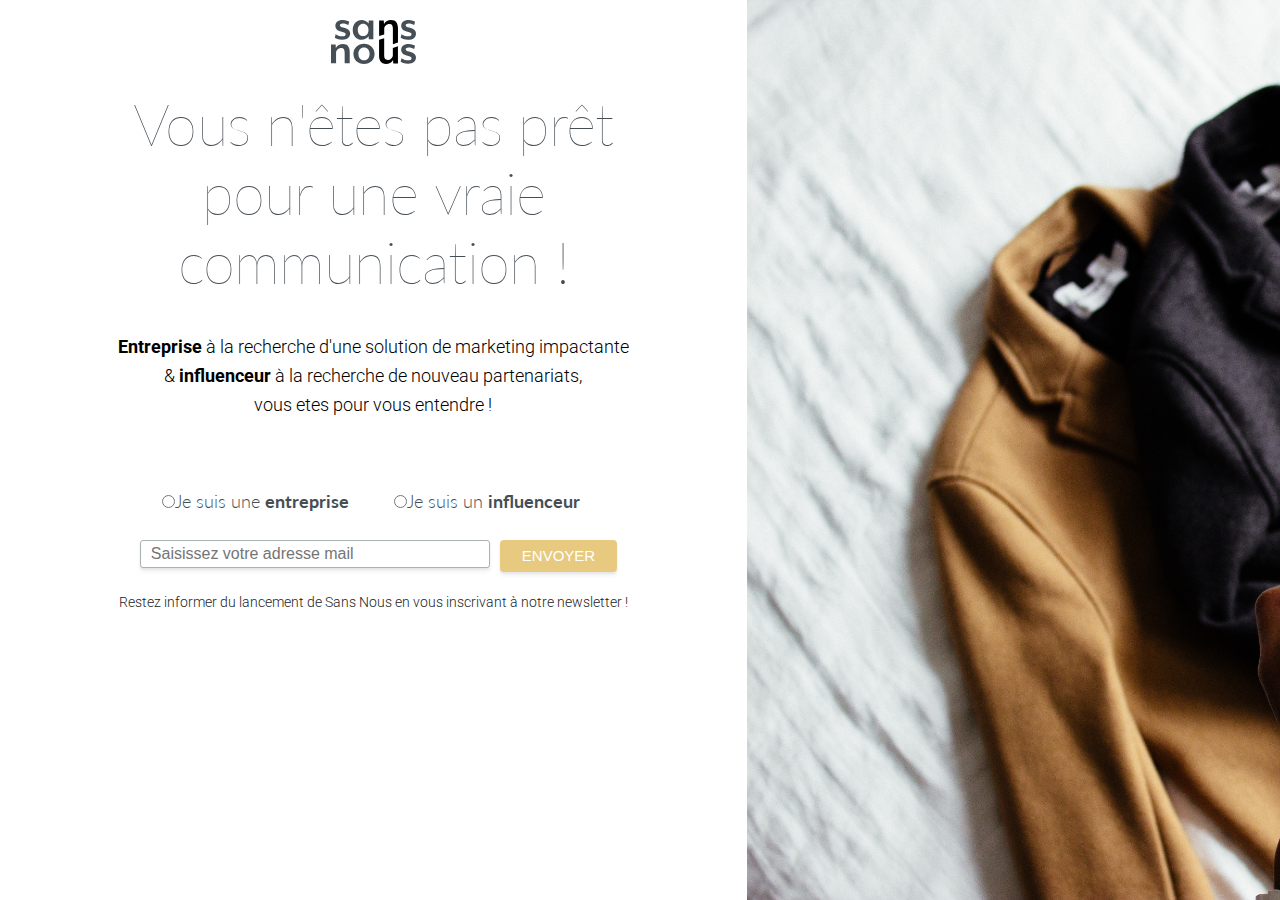
==== index.html @ b41ac8ac "landingV1" ====
<!doctype html>
	<html lang="en">
		<head>
			<meta charset="UTF-8">
			<title>sansnous.fr</title>
			<!-- Global site tag (gtag.js) - Google Analytics -->
			<script async src="https://www.googletagmanager.com/gtag/js?id=UA-120525859-1"></script>
			<script>
                window.dataLayer = window.dataLayer || [];
                function gtag(){dataLayer.push(arguments);}
                gtag('js', new Date());

                gtag('config', 'UA-120525859-1');
			</script>

			<!-- Google Tag Manager -->
			<script>(function(w,d,s,l,i){w[l]=w[l]||[];w[l].push({'gtm.start':
                    new Date().getTime(),event:'gtm.js'});var f=d.getElementsByTagName(s)[0],
                j=d.createElement(s),dl=l!='dataLayer'?'&l='+l:'';j.async=true;j.src=
                'https://www.googletagmanager.com/gtm.js?id='+i+dl;f.parentNode.insertBefore(j,f);
            })(window,document,'script','dataLayer','GTM-W6R6SQQ');</script>
			<!-- End Google Tag Manager -->


			<meta name="viewport"
			content="width=device-width, user-scalable=no, initial-scale=1.0, maximum-scale=1.0, minimum-scale=1.0">
			<meta http-equiv="X-UA-Compatible" content="ie=edge">
			<link rel="stylesheet" href="https://stackpath.bootstrapcdn.com/bootstrap/4.1.1/css/bootstrap.min.css">
			<link rel="stylesheet" href="https://stackpath.bootstrapcdn.com/bootstrap/4.1.1/js/bootstrap.min.js">
			<link rel="stylesheet" href="css/style.css" type="text/css">
			<link rel="stylesheet" href="css/responsive.css" type="text/css">
			<link href="https://fonts.googleapis.com/css?family=Roboto" rel="stylesheet">
			<link href="https://fonts.googleapis.com/css?family=Lato" rel="stylesheet">
			<link rel="icon" href="img/favicon.ico" />

			<script type="text/javascript">

                var _gaq = _gaq || [];
                _gaq.push(['_setAccount', 'UA-120525859-1']);
                _gaq.push(['_trackEvent']);

                (function() {
                    var ga = document.createElement('script'); ga.type = 'text/javascript'; ga.async = true;
                    ga.src = ('https:' == document.location.protocol ? 'https://ssl' : 'http://www') + '.google-analytics.com/ga.js';
                    var s = document.getElementsByTagName('script')[0]; s.parentNode.insertBefore(ga, s);
                })();

			</script>
</head>
<body>
<!-- Google Tag Manager (noscript) -->
<noscript><iframe src="https://www.googletagmanager.com/ns.html?id=GTM-W6R6SQQ"
				  height="0" width="0" style="display:none;visibility:hidden"></iframe></noscript>
<!-- End Google Tag Manager (noscript) -->

		<section class="container-fluid">
			<div class="row">
				<article class="col-sm-7 text">
					<header>
						<div class="logo">
							<img src="img/sansnous-logo-V2.svg" alt="logosansnous">
						</div>
					</header>
					<div class="col-xs-12">
						<h1>Vous n'êtes pas prêt pour une vraie communication !</h1>
					</div>
					<div class="col-xs-12">
						<h2> <span>Entreprise</span> à la recherche d'une solution de marketing impactante <br>& <span>influenceur</span> à la recherche de nouveau partenariats,
							<br>
						vous etes pour vous entendre !</h2>
						<!-- Begin MailChimp Signup Form -->
						<link href="//cdn-images.mailchimp.com/embedcode/classic-10_7.css" rel="stylesheet" type="text/css">
						<style type="text/css">
						#mc_embed_signup{background:#fff; clear:left; font:14px Helvetica,Arial,sans-serif; }
	/* Add your own MailChimp form style overrides in your site stylesheet or in this style block.
	We recommend moving this block and the preceding CSS link to the HEAD of your HTML file. */
</style>
<div id="mc_embed_signup">
	<form action="https://sansnous.us18.list-manage.com/subscribe/post?u=7ed8b90497c4b5d6183e5a3aa&amp;id=82d4faf455" method="post" id="mc-embedded-subscribe-form" name="mc-embedded-subscribe-form" class="validate" target="_blank" novalidate style="display: flex;">
		<div id="mc_embed_signup_scroll">
			<div class="mc-field-group">
			</div>
			<div class="mc-field-group input-group" style="display: flex; justify-content: space-around;">
				<div>
					<input type="radio" value="Je suis une entreprise" name="MMERGE1" id="mce-MMERGE1-0"><label for="mce-MMERGE1-0">Je suis une <span>entreprise</span></label>
				</div>
				<div>
					<input type="radio" value="Je suis un influenceur" name="MMERGE1" id="mce-MMERGE1-1"><label for="mce-MMERGE1-1">Je suis un <span>influenceur</span></label>
				</div>
			</div>
			<div style="display: flex;">
				<input type="email" placeholder="Saisissez votre adresse mail" name="EMAIL" class="required email" id="mce-EMAIL">
				<input type="submit" value="ENVOYER" name="subscribe" id="mc-embedded-subscribe" class="button" onClick="_gaq.push(['_trackEvent', 'email', 'Clic', 'index']);" title="email">
			</div>

			<div id="mce-responses" class="clear" style="display: flex;">
				<div class="response" id="mce-error-response" style="display:none"></div>
				<div class="response" id="mce-success-response" style="display:none"></div>
			</div>    <!-- real people should not fill this in and expect good things - do not remove this or risk form bot signups-->
			
			
		</div>
	</form>
</div>
<script type='text/javascript' src='//s3.amazonaws.com/downloads.mailchimp.com/js/mc-validate.js'></script>
						<script type='text/javascript'>(function($) {window.fnames = new Array(); window.ftypes = new Array();fnames[0]='EMAIL';ftypes[0]='email';fnames[1]='MMERGE1';ftypes[1]='radio';}(jQuery));var $mcj = jQuery.noConflict(true);</script>
<!--End mc_embed_signup-->


<p class="baseline">Restez informer du lancement de Sans Nous en vous inscrivant à notre newsletter !</p>
</div>
</article>

<article class="col-sm-5 aside"></article>

</div>
</section>
	<script>
        var pageTracker = _gat._getTracker('UA-120525859-1');
        pageTracker._trackPageview();
	</script>
</body>
</html>
---- css/style.css ----
.container-fluid{
    display: flex;
}
section{
    height: 100vh;
    width: 100vw;
    display: flex;
    vertical-align: center;
}
.logo{
    margin-top: 20px;
    width: 85px;
    height: 44px;
}
h1 {
    margin-top: 25px;
    width: 497px;
    height: 216px;
    font-family: 'Lato', sans-serif;
    font-size: 58px;
    font-weight: 100;
    font-style: normal;
    font-stretch: normal;
    line-height: normal;
    letter-spacing: -0.9px;
    text-align: center;
    color: #464e55;
}
h2{
    margin: 20px 0 10px 0;
    font-family: 'Roboto', sans-serif;
    font-size: 18px;
    font-weight: 300;
    font-style: normal;
    font-stretch: normal;
    line-height: 1.61;
    letter-spacing: normal;
    text-align: center;
    color: #000000;
}
span{
    font-weight: bold;
}
label{
    font-family: 'Lato', sans-serif;
    font-size: 18px;
    font-weight: 300;
    font-style: normal;
    font-stretch: normal;
    line-height: normal;
    letter-spacing: normal;
    text-align: center;
    color: #464e55;
}
.checkbox{
    display: flex;
}
.checkbox>div:first-child{
    margin-right: 20px;
    margin-bottom: 10px;
}
.input{
    display: flex;
}
.email{
    width: 350px;
    height: 28px;
    font-size: 16px;
    border-radius: 3px;
    box-shadow: 0 2px 2px 0 rgba(0, 0, 0, 0.05), 0 4px 4px 0 rgba(0, 0, 0, 0.05);
    background-color: #ffffff;
    border: solid 1px #e9e9e9;
    margin-right: 10px;
    padding-left: 10px;
}
.bouton{
    height: 28px;
    border-radius: 3px;
    background-color: #e7ca7f;
    box-shadow: 0 2px 2px 0 rgba(0, 0, 0, 0.05), 0 4px 4px 0 rgba(0, 0, 0, 0.05);
    color: #eee;
    text-transform: uppercase;
}
article.aside{
    background: url("../img/bg-1.jpg")no-repeat;
    background-size: cover;
    width: 100vw;
}
.text{
    display: flex;
    flex-direction: column;
    align-items: center;
}
.baseline{
    font-family: 'Roboto', sans-serif;
    text-align: center;
    font-size: 14px;
    font-weight: 300;
}
form{
    display: flex;
    flex-direction: column;
    align-items: center;
}
#souligne{
    text-decoration: underline;
}

.erreur {
    color: red;
}

.valide {
    color: green;
    text-align: center;
}

/* MailChimp Form Embed Code - Classic - 12/17/2015 v10.7 */
#mc_embed_signup form {display:block; position:relative; text-align:left; padding:10px 0 10px 3%}
#mc_embed_signup h2 {font-weight:bold; padding:0; margin:15px 0; font-size:1.4em;}
#mc_embed_signup input {border: 1px solid #ABB0B2; -webkit-border-radius: 3px; -moz-border-radius: 3px; border-radius: 3px;}
#mc_embed_signup input[type=checkbox]{-webkit-appearance:checkbox;}
#mc_embed_signup input[type=radio]{-webkit-appearance:radio;}
#mc_embed_signup input:focus {border-color:#333;}
#mc_embed_signup .button {clear:both; background-color: #e7ca7f  !important; box-shadow: 0 2px 2px 0 rgba(0, 0, 0, 0.05), 0 4px 4px 0 rgba(0, 0, 0, 0.05); border: 0 none; border-radius:4px; transition: all 0.23s ease-in-out 0s; color: #FFFFFF; cursor: pointer; display: inline-block; font-size:15px; font-weight: normal; height: 32px; line-height: 32px; margin: 0 5px 10px 0; padding: 0 22px; text-align: center; text-decoration: none; vertical-align: top; white-space: nowrap; width: auto; }
#mc_embed_signup .button:hover {background-color:#cdb471 !important;}
#mc_embed_signup .small-meta {font-size: 11px;}
#mc_embed_signup .nowrap {white-space:nowrap;}
#mc_embed_signup .mc-field-group {clear:left; position:relative; width:96%; padding-bottom:3%; min-height:50px;}
#mc_embed_signup .size1of2 {clear:none; float:left; display:inline-block; width:46%; margin-right:4%;}
* html #mc_embed_signup .size1of2 {margin-right:2%; /* Fix for IE6 double margins. */}
#mc_embed_signup .mc-field-group label {display:block; margin-bottom:3px;}
#mc_embed_signup .mc-field-group input {display:block; width:100%; padding:8px 0; text-indent:2%;}
#mc_embed_signup .mc-field-group select {display:inline-block; width:99%; padding:5px 0; margin-bottom:2px;}
#mc_embed_signup .datefield, #mc_embed_signup .phonefield-us{padding:5px 0;}
#mc_embed_signup .datefield input, #mc_embed_signup .phonefield-us input{display:inline; width:60px; margin:0 2px; letter-spacing:1px; text-align:center; padding:5px 0 2px 0;}
#mc_embed_signup .phonefield-us .phonearea input, #mc_embed_signup .phonefield-us .phonedetail1 input{width:40px;}
#mc_embed_signup .datefield .monthfield input, #mc_embed_signup .datefield .dayfield input{width:30px;}
#mc_embed_signup .datefield label, #mc_embed_signup .phonefield-us label{display:none;}
#mc_embed_signup .indicates-required {text-align:right; font-size:11px; margin-right:4%;}
#mc_embed_signup .asterisk {color:#e85c41; font-size:150%; font-weight:normal; position:relative; top:5px;}     
#mc_embed_signup .clear {clear:both;}
#mc_embed_signup .mc-field-group.input-group ul {margin:0; padding:5px 0; list-style:none;}
#mc_embed_signup .mc-field-group.input-group ul li {display:block; padding:3px 0; margin:0;}
#mc_embed_signup .mc-field-group.input-group label {display:inline;}
#mc_embed_signup .mc-field-group.input-group input {display:inline; width:auto; border:none;}
#mc_embed_signup div#mce-responses { top:-1.4em; padding:0em .5em 0em .5em; overflow:hidden; width:90%; margin: 0 5%; clear: both;}
#mc_embed_signup div.response {}
#mc_embed_signup #mce-error-response {display:none;}
#mc_embed_signup #mce-success-response {color:#529214; display:none; margin-left: 75px;}
#mc_embed_signup label.error {display:block; float:none; width:auto; margin-left:1.05em; text-align:left; padding:.5em 0;}
#mc-embedded-subscribe {clear:both; width:auto; display:block; margin:1em 0 1em 5%;}
#mc_embed_signup #num-subscribers {font-size:1.1em;}
#mc_embed_signup #num-subscribers span {padding:.5em; border:1px solid #ccc; margin-right:.5em; font-weight:bold;}
#mc_embed_signup #mc-embedded-subscribe-form div.mce_inline_error {display:inline-block; margin:2px 0 1em 0; padding:5px 10px; background-color:rgba(255,255,255,0.85); -webkit-border-radius: 3px; -moz-border-radius: 3px; border-radius: 3px; font-size:14px; font-weight:normal; z-index:1; color:#e85c41;}
#mc_embed_signup #mc-embedded-subscribe-form input.mce_inline_error {border:2px solid #e85c41;}
---- css/responsive.css ----
@media screen and (max-width: 768px){
    h1{
       font-size: 60px;
       font-weight: 100;
 
    }
    h2{
        font-size: 18px;
    }
    .col-sm-5{
        flex: 50%;
        max-width: 100%;
    }
    .col-sm-7{
        flex: 50%;
        max-width: 100%;
    }
}

@media screen and (max-width: 480px) {
    h1{
      font-size: 29px;
      letter-spacing: -0.5px;
     width: 100%;
    height: 100%;
    margin-top: 50px;
    }
    article{
        display: none;
    }
    h2{
        font-size: 14px;
        line-height: 1.57;
        text-align: center;
        margin: 50px 0 50px 0;
    }
    label{
        font-size: 12px;
}
    .email{
        width: 280px;
        height: 28px;
    }
    .bouton{
        width: 280px;
        height: 28px;
    }
    .basline{
          font-size: 12px;
          font-weight: 300;
          text-align: center;
    }
    .input{
    display: flex;
    flex-direction: column;
}
}
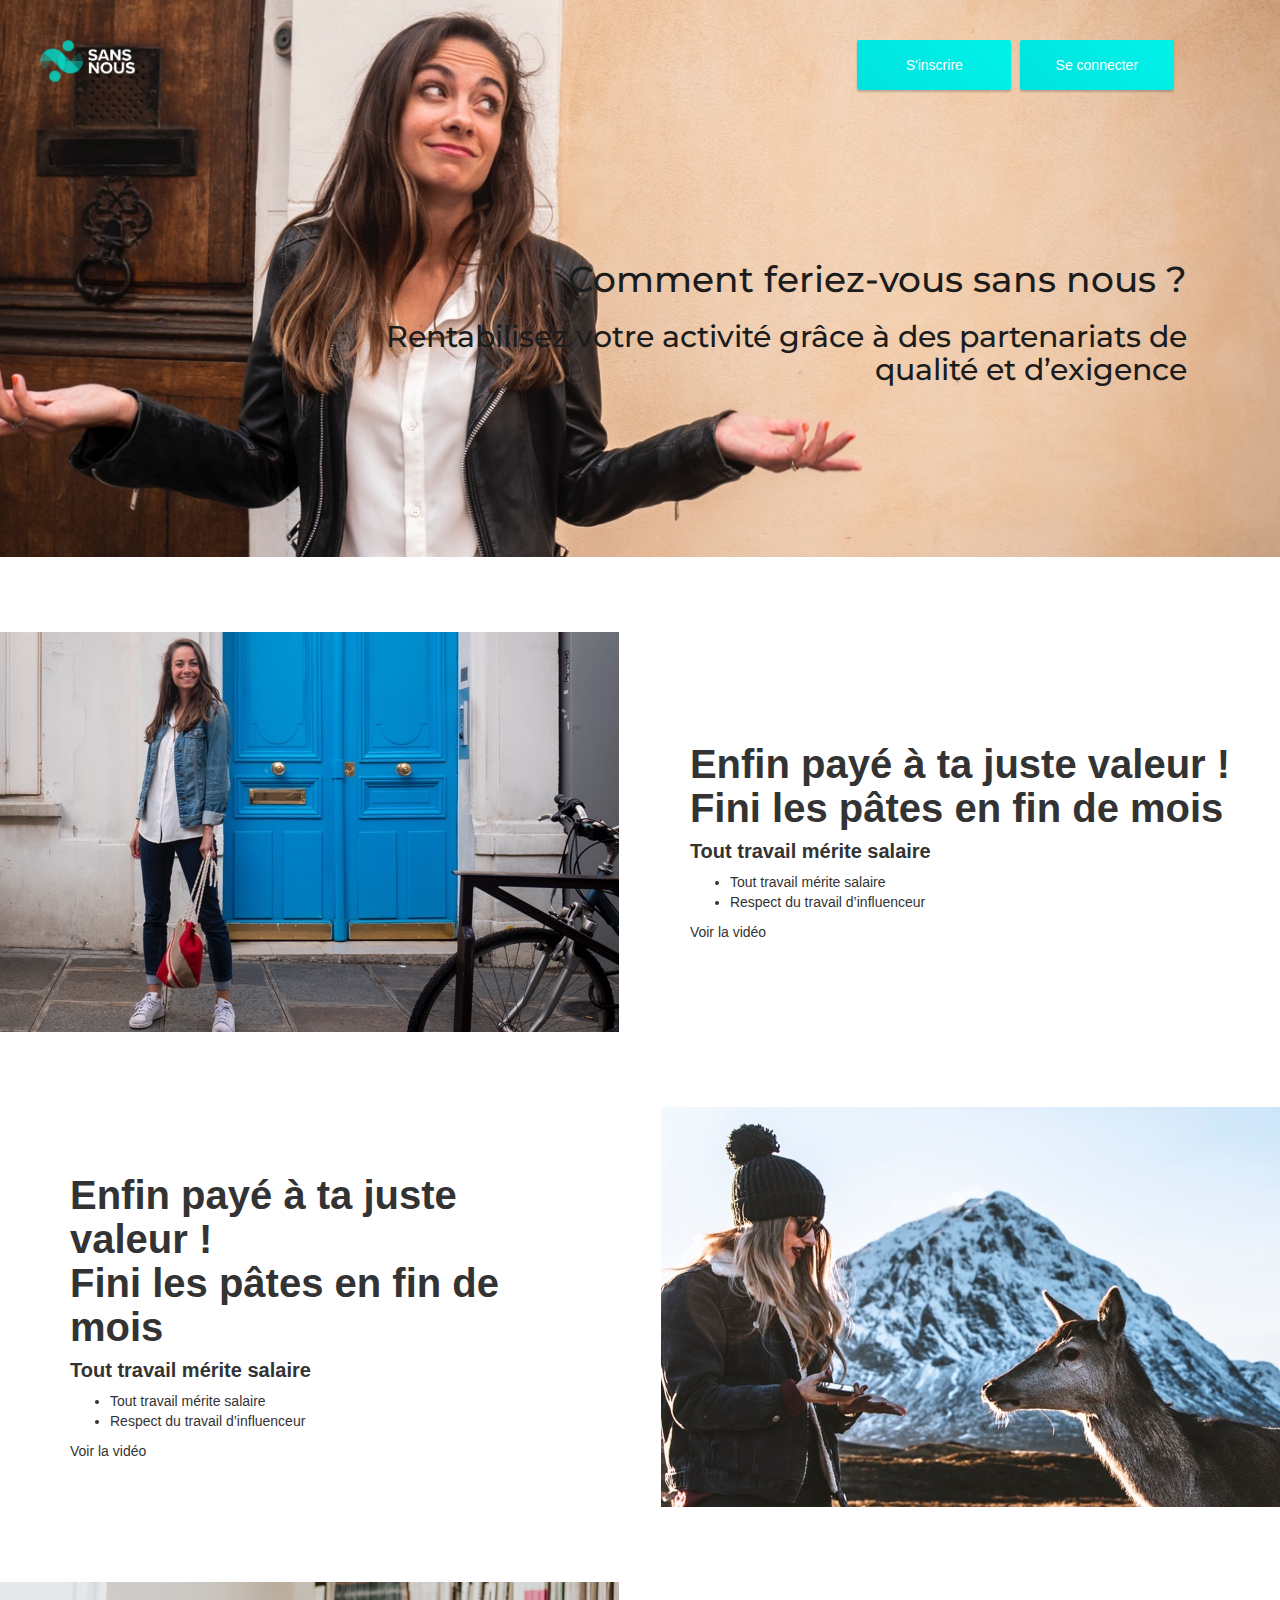
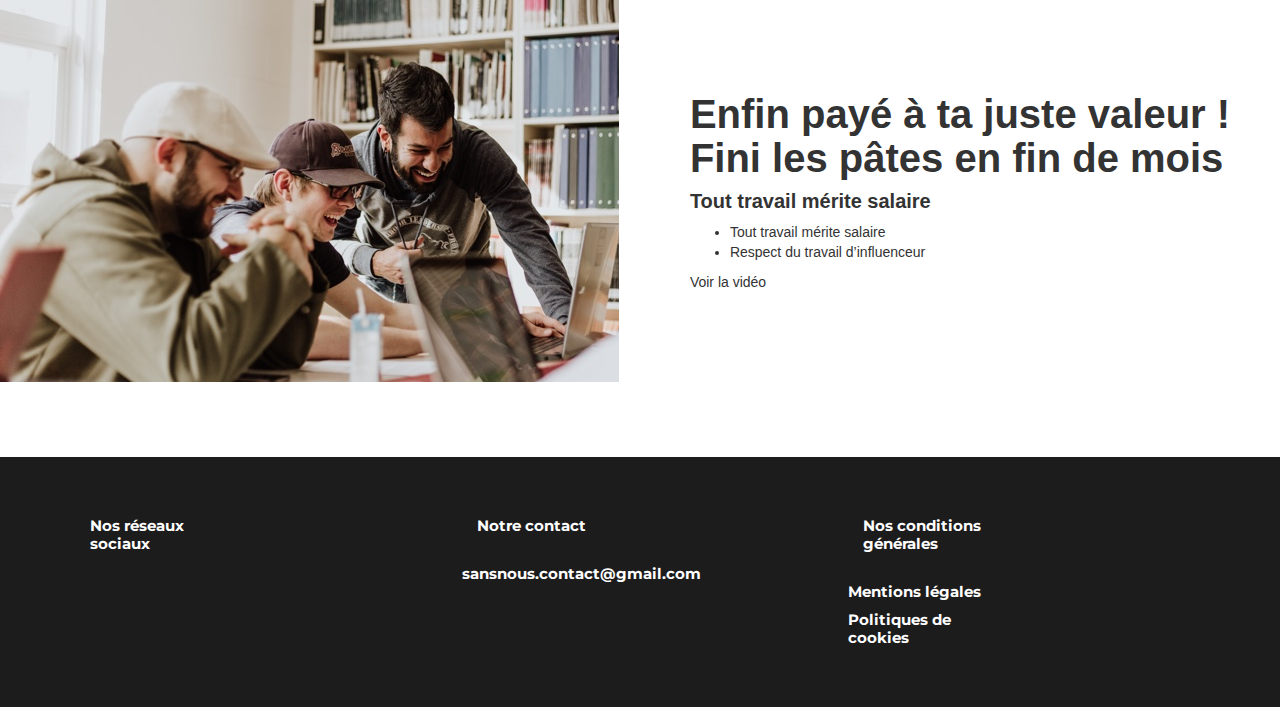
==== commit d57cda4d: "landing new" ====
--- a/index.html
+++ b/index.html
@@ -1,124 +1,102 @@
+<!DOCTYPE html>
+<html>
+	<head>
+		<title></title>
+		<meta charset="utf-8">
+		<meta name="viewport" content="width=device-width, initial-scale=1">
+		<link rel="stylesheet" href="https://maxcdn.bootstrapcdn.com/bootstrap/3.3.7/css/bootstrap.min.css">
+		<script src="https://ajax.googleapis.com/ajax/libs/jquery/3.3.1/jquery.min.js"></script>
+	  	<script src="https://maxcdn.bootstrapcdn.com/bootstrap/3.3.7/js/bootstrap.min.js"></script>
+	  	<link href="https://fonts.googleapis.com/css?family=Montserrat" rel="stylesheet">
+	  	<link rel="stylesheet" href="https://use.fontawesome.com/releases/v5.1.0/css/all.css" integrity="sha384-lKuwvrZot6UHsBSfcMvOkWwlCMgc0TaWr+30HWe3a4ltaBwTZhyTEggF5tJv8tbt" crossorigin="anonymous">
+	  	<link rel="stylesheet" type="text/css" href="style.css">
+	</head>
+	<body>
+		<div class="container-fluid bandeau">
+				<img src="img/sansnous_logo.png" class="logo col-xs-2">
+				<div class="nav col-xs-10">
+					<div class="bouton col-xs-offset-8 col-xs-2">S'inscrire</div>
+					<div class="bouton col-xs-2">Se connecter</div>
+				</div>
+				<div class="col-xs-8 col-xs-offset-2 titre">
+					<h1>Comment feriez-vous sans nous ?</h1>
+					<h2>Rentabilisez votre activité grâce à des partenariats de qualité et d’exigence</h2>
+				</div>
 
-<!doctype html>
-	<html lang="en">
-		<head>
-			<meta charset="UTF-8">
-			<title>sansnous.fr</title>
-			<!-- Global site tag (gtag.js) - Google Analytics -->
-			<script async src="https://www.googletagmanager.com/gtag/js?id=UA-120525859-1"></script>
-			<script>
-                window.dataLayer = window.dataLayer || [];
-                function gtag(){dataLayer.push(arguments);}
-                gtag('js', new Date());
+				<div class="col-xs-2 reseaux">
+					<i class="fab fa-facebook"><a href=""></a></i>
+					<i class="fab fa-twitter"><a href=""></a></i>
+					<i class="fab fa-instagram"><a href=""></a></i>
+				</div>
 
-                gtag('config', 'UA-120525859-1');
-			</script>
-
-			<!-- Google Tag Manager -->
-			<script>(function(w,d,s,l,i){w[l]=w[l]||[];w[l].push({'gtm.start':
-                    new Date().getTime(),event:'gtm.js'});var f=d.getElementsByTagName(s)[0],
-                j=d.createElement(s),dl=l!='dataLayer'?'&l='+l:'';j.async=true;j.src=
-                'https://www.googletagmanager.com/gtm.js?id='+i+dl;f.parentNode.insertBefore(j,f);
-            })(window,document,'script','dataLayer','GTM-W6R6SQQ');</script>
-			<!-- End Google Tag Manager -->
+		</div>
+		<div class="container-fluid contenu">
+			<div class="col-xs-5 imgSection"><img src="img/image1.jpg"></div>
+			<div class="col-xs-6 col-xs-offset-1 text">
+				<div class="textBlock">
+					<h3>Enfin payé à ta juste valeur !<br>Fini les pâtes en fin de mois</h3>
+					<h4>Tout travail mérite salaire</h4>
+					<ul>
+						<li>Tout travail mérite salaire</li>
+						<li>Respect du travail d’influenceur</li>
+					</ul>
+					<div class="btnVideo">Voir la vidéo</div>
+				</div>
+			</div>
+		</div>
+		<div class="container-fluid contenu">
+			<div class="col-xs-5 text2">
+				<div class="textBlock">
+					<h3>Enfin payé à ta juste valeur !<br>Fini les pâtes en fin de mois</h3>
+					<h4>Tout travail mérite salaire</h4>
+					<ul>
+						<li>Tout travail mérite salaire</li>
+						<li>Respect du travail d’influenceur</li>
+					</ul>
+					<div class="btnVideo">Voir la vidéo</div>
+				</div>
+			</div>
+			<div  class="col-xs-2"></div>
+			<div class="col-xs-5 imgSection"><img src="img/image2.jpg" style="float: right;"></div>
+		</div>
+		<div class="container-fluid contenu">
+			<div class="col-xs-5 imgSection"><img src="img/image3.jpg"></div>
+			<div class="col-xs-6 col-xs-offset-1 text">
+				<div class="textBlock">
+					<h3>Enfin payé à ta juste valeur !<br>Fini les pâtes en fin de mois</h3>
+					<h4>Tout travail mérite salaire</h4>
+					<ul>
+						<li>Tout travail mérite salaire</li>
+						<li>Respect du travail d’influenceur</li>
+					</ul>
+					<div class="btnVideo">Voir la vidéo</div>
+				</div>
+			</div>
+		</div>
 
 
-			<meta name="viewport"
-			content="width=device-width, user-scalable=no, initial-scale=1.0, maximum-scale=1.0, minimum-scale=1.0">
-			<meta http-equiv="X-UA-Compatible" content="ie=edge">
-			<link rel="stylesheet" href="https://stackpath.bootstrapcdn.com/bootstrap/4.1.1/css/bootstrap.min.css">
-			<link rel="stylesheet" href="https://stackpath.bootstrapcdn.com/bootstrap/4.1.1/js/bootstrap.min.js">
-			<link rel="stylesheet" href="css/style.css" type="text/css">
-			<link rel="stylesheet" href="css/responsive.css" type="text/css">
-			<link href="https://fonts.googleapis.com/css?family=Roboto" rel="stylesheet">
-			<link href="https://fonts.googleapis.com/css?family=Lato" rel="stylesheet">
-			<link rel="icon" href="img/favicon.ico" />
+		<div class="container-fluid formulaire">
+			
+		</div>
 
-			<script type="text/javascript">
 
-                var _gaq = _gaq || [];
-                _gaq.push(['_setAccount', 'UA-120525859-1']);
-                _gaq.push(['_trackEvent']);
-
-                (function() {
-                    var ga = document.createElement('script'); ga.type = 'text/javascript'; ga.async = true;
-                    ga.src = ('https:' == document.location.protocol ? 'https://ssl' : 'http://www') + '.google-analytics.com/ga.js';
-                    var s = document.getElementsByTagName('script')[0]; s.parentNode.insertBefore(ga, s);
-                })();
-
-			</script>
-</head>
-<body>
-<!-- Google Tag Manager (noscript) -->
-<noscript><iframe src="https://www.googletagmanager.com/ns.html?id=GTM-W6R6SQQ"
-				  height="0" width="0" style="display:none;visibility:hidden"></iframe></noscript>
-<!-- End Google Tag Manager (noscript) -->
-
-		<section class="container-fluid">
-			<div class="row">
-				<article class="col-sm-7 text">
-					<header>
-						<div class="logo">
-							<img src="img/sansnous-logo-V2.svg" alt="logosansnous">
-						</div>
-					</header>
-					<div class="col-xs-12">
-						<h1>Vous n'êtes pas prêt pour une vraie communication !</h1>
-					</div>
-					<div class="col-xs-12">
-						<h2> <span>Entreprise</span> à la recherche d'une solution de marketing impactante <br>& <span>influenceur</span> à la recherche de nouveau partenariats,
-							<br>
-						vous etes pour vous entendre !</h2>
-						<!-- Begin MailChimp Signup Form -->
-						<link href="//cdn-images.mailchimp.com/embedcode/classic-10_7.css" rel="stylesheet" type="text/css">
-						<style type="text/css">
-						#mc_embed_signup{background:#fff; clear:left; font:14px Helvetica,Arial,sans-serif; }
-	/* Add your own MailChimp form style overrides in your site stylesheet or in this style block.
-	We recommend moving this block and the preceding CSS link to the HEAD of your HTML file. */
-</style>
-<div id="mc_embed_signup">
-	<form action="https://sansnous.us18.list-manage.com/subscribe/post?u=7ed8b90497c4b5d6183e5a3aa&amp;id=82d4faf455" method="post" id="mc-embedded-subscribe-form" name="mc-embedded-subscribe-form" class="validate" target="_blank" novalidate style="display: flex;">
-		<div id="mc_embed_signup_scroll">
-			<div class="mc-field-group">
-			</div>
-			<div class="mc-field-group input-group" style="display: flex; justify-content: space-around;">
-				<div>
-					<input type="radio" value="Je suis une entreprise" name="MMERGE1" id="mce-MMERGE1-0"><label for="mce-MMERGE1-0">Je suis une <span>entreprise</span></label>
-				</div>
-				<div>
-					<input type="radio" value="Je suis un influenceur" name="MMERGE1" id="mce-MMERGE1-1"><label for="mce-MMERGE1-1">Je suis un <span>influenceur</span></label>
+		<div class="container-fluid footer">
+			<div class="col-xs-2 divFooter">
+				<h5 class="col-xs-12">Nos réseaux sociaux</h5>
+				<div class="col-xs-12 reseaux">
+					<i class="fab fa-facebook"><a href=""></a></i>
+					<i class="fab fa-twitter"><a href=""></a></i>
+					<i class="fab fa-instagram"><a href=""></a></i>
 				</div>
 			</div>
-			<div style="display: flex;">
-				<input type="email" placeholder="Saisissez votre adresse mail" name="EMAIL" class="required email" id="mce-EMAIL">
-				<input type="submit" value="ENVOYER" name="subscribe" id="mc-embedded-subscribe" class="button" onClick="_gaq.push(['_trackEvent', 'email', 'Clic', 'index']);" title="email">
+			<div class="col-xs-2 col-xs-offset-2 divFooter">
+				<h5 class="col-xs-12">Notre contact</h5>
+				<p>sansnous.contact@gmail.com</p>
 			</div>
-
-			<div id="mce-responses" class="clear" style="display: flex;">
-				<div class="response" id="mce-error-response" style="display:none"></div>
-				<div class="response" id="mce-success-response" style="display:none"></div>
-			</div>    <!-- real people should not fill this in and expect good things - do not remove this or risk form bot signups-->
-			
-			
+			<div class="col-xs-2 col-xs-offset-2 divFooter">
+				<h5 class="col-xs-12">Nos conditions générales</h5>
+				<p>Mentions légales</p>
+				<p>Politiques de cookies</p>
+			</div>
 		</div>
-	</form>
-</div>
-<script type='text/javascript' src='//s3.amazonaws.com/downloads.mailchimp.com/js/mc-validate.js'></script>
-						<script type='text/javascript'>(function($) {window.fnames = new Array(); window.ftypes = new Array();fnames[0]='EMAIL';ftypes[0]='email';fnames[1]='MMERGE1';ftypes[1]='radio';}(jQuery));var $mcj = jQuery.noConflict(true);</script>
-<!--End mc_embed_signup-->
-
-
-<p class="baseline">Restez informer du lancement de Sans Nous en vous inscrivant à notre newsletter !</p>
-</div>
-</article>
-
-<article class="col-sm-5 aside"></article>
-
-</div>
-</section>
-	<script>
-        var pageTracker = _gat._getTracker('UA-120525859-1');
-        pageTracker._trackPageview();
-	</script>
-</body>
-</html>+		
--- a/style.css
+++ b/style.css
@@ -0,0 +1,105 @@
+p {
+	color: #FFFFFF;
+	font-family: "Montserrat";
+	font-size: 15px;
+	font-weight: bold;
+	line-height: 18px;
+}
+h1 {
+	font-family: "Montserrat";
+	font-weight: 600px;
+	text-align: right;
+	color: #1C1C1C;
+	margin-bottom: 20px;
+}
+h2 {
+	font-family: "Montserrat";
+	font-weight: 300px;
+	text-align: right;
+	color: #1C1C1C;
+}
+h3 {
+	font-size: 40px;
+	font-weight: bold;
+}
+h4 {
+	font-size: 20px;
+	font-weight: bold;
+}
+h5 {
+	font-weight: bold;
+	margin-bottom: 30px ; 
+	color: #FFFFFF;
+    font-family: "Montserrat";
+    font-size: 15px;
+    font-weight: bold;
+    line-height: 18px;
+}
+i {
+	color: white;
+	font-size: 20px;
+}
+.bandeau {
+	background: url("img/background.jpg") no-repeat;
+	background-size: cover;
+	margin-bottom: 75px;
+}
+.logo {
+	margin: 40px 10px;
+	width: 10%;
+}
+.nav {
+	display: flex;
+	justify-content: space-around;
+}
+.bouton {
+	color: #FFF;
+	text-align: center;
+	margin-top: 40px;
+	width: 15%;
+	height: 50px;
+	border-radius: 2px;
+	background: linear-gradient(225deg, #00F2E9 0%, #00E3DF 100%);
+	box-shadow: 0 2px 2px 0 rgba(0,0,0,0.2);
+	line-height: 50px;
+}
+.titre {
+	margin-top: 150px;
+	margin-bottom: 150px;
+}
+.reseaux {
+	display: flex;
+	justify-content: space-between;
+	margin-bottom: 10px;
+}
+.contenu {
+	margin: 0;
+	padding: 0;
+	margin-bottom: 75px; 
+}
+
+.text {
+	height: 400px;
+	display: flex;
+	justify-content: center;
+	align-items: center;
+	/*font-family: "Lato";*/
+}
+
+.imgSection {
+	height: 400px;
+	margin: 0;
+	padding: 0;
+}
+.text2 {
+	height: 400px;
+	display: flex;
+	justify-content: center;
+	flex-direction: column;
+	align-items: center;
+	padding-left: 70px;
+}
+.footer {
+	background-color: #1C1C1C;
+	padding: 50px 60px;
+}
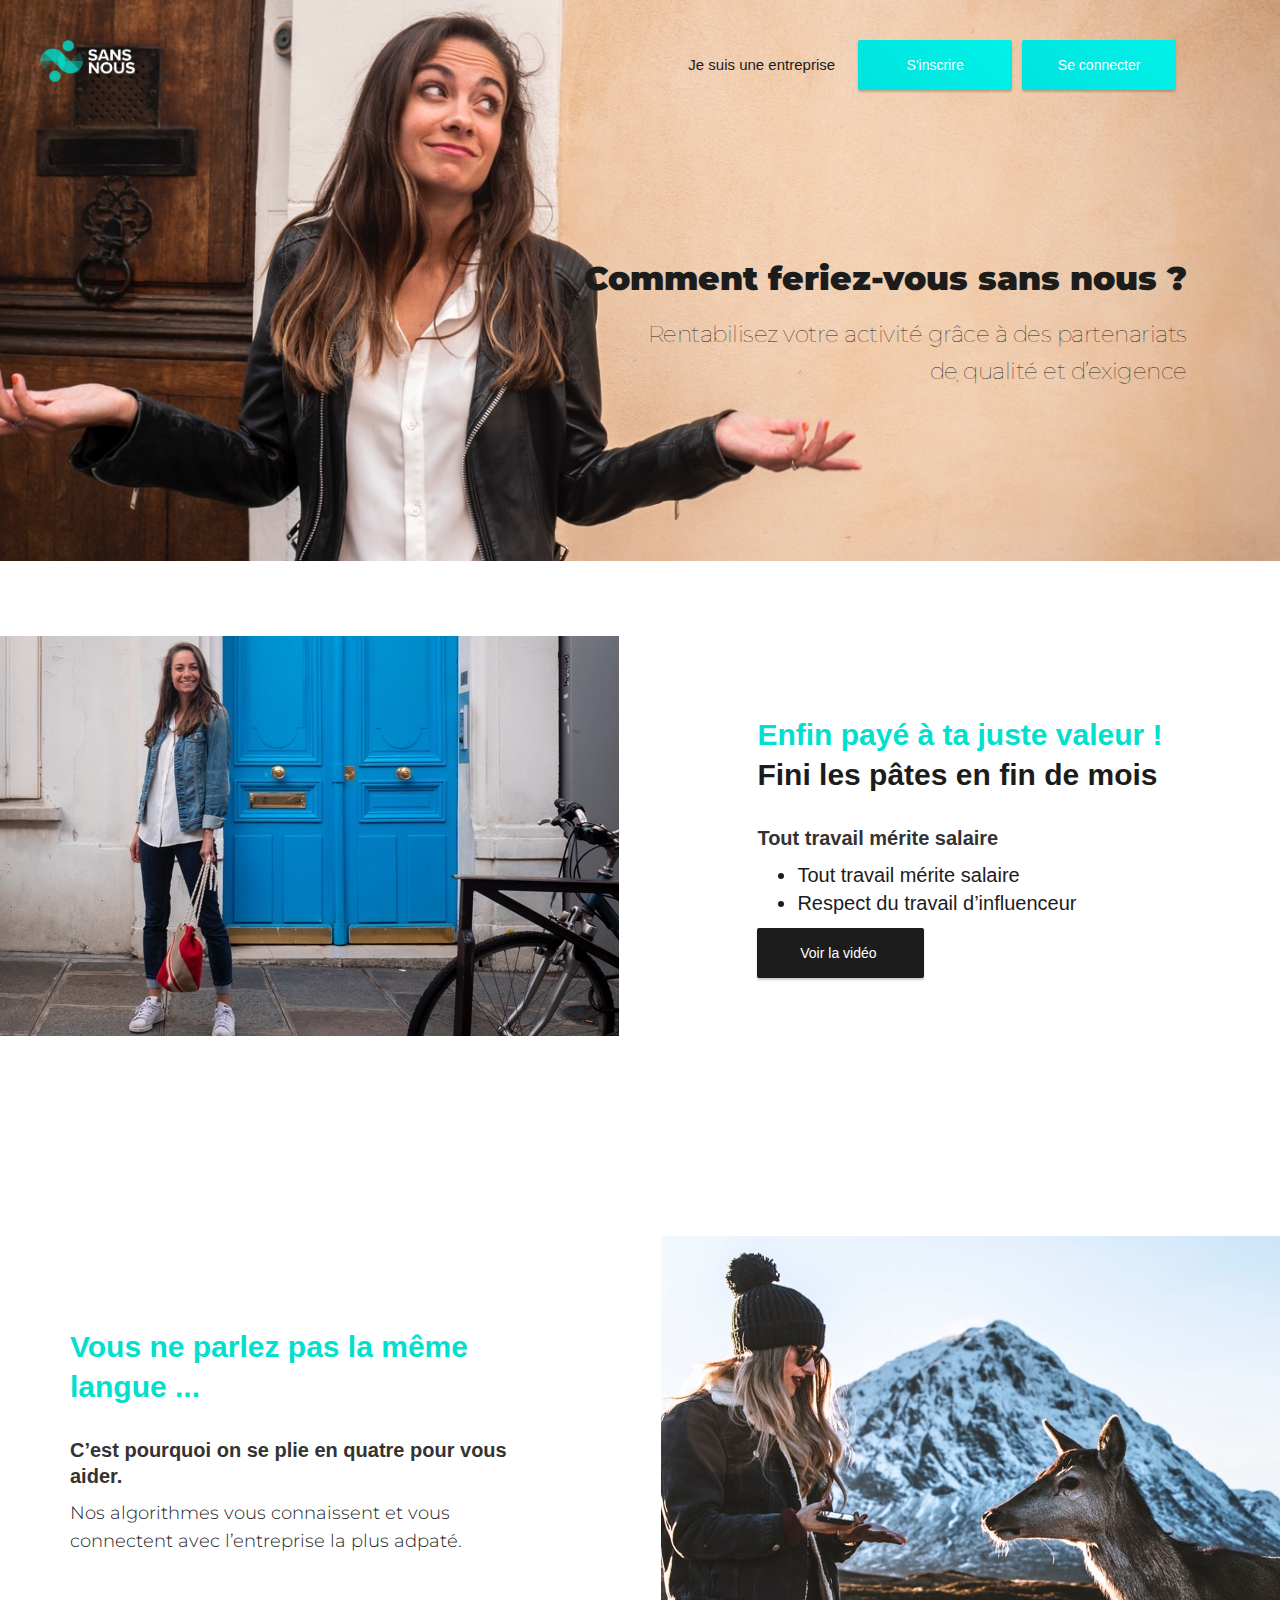
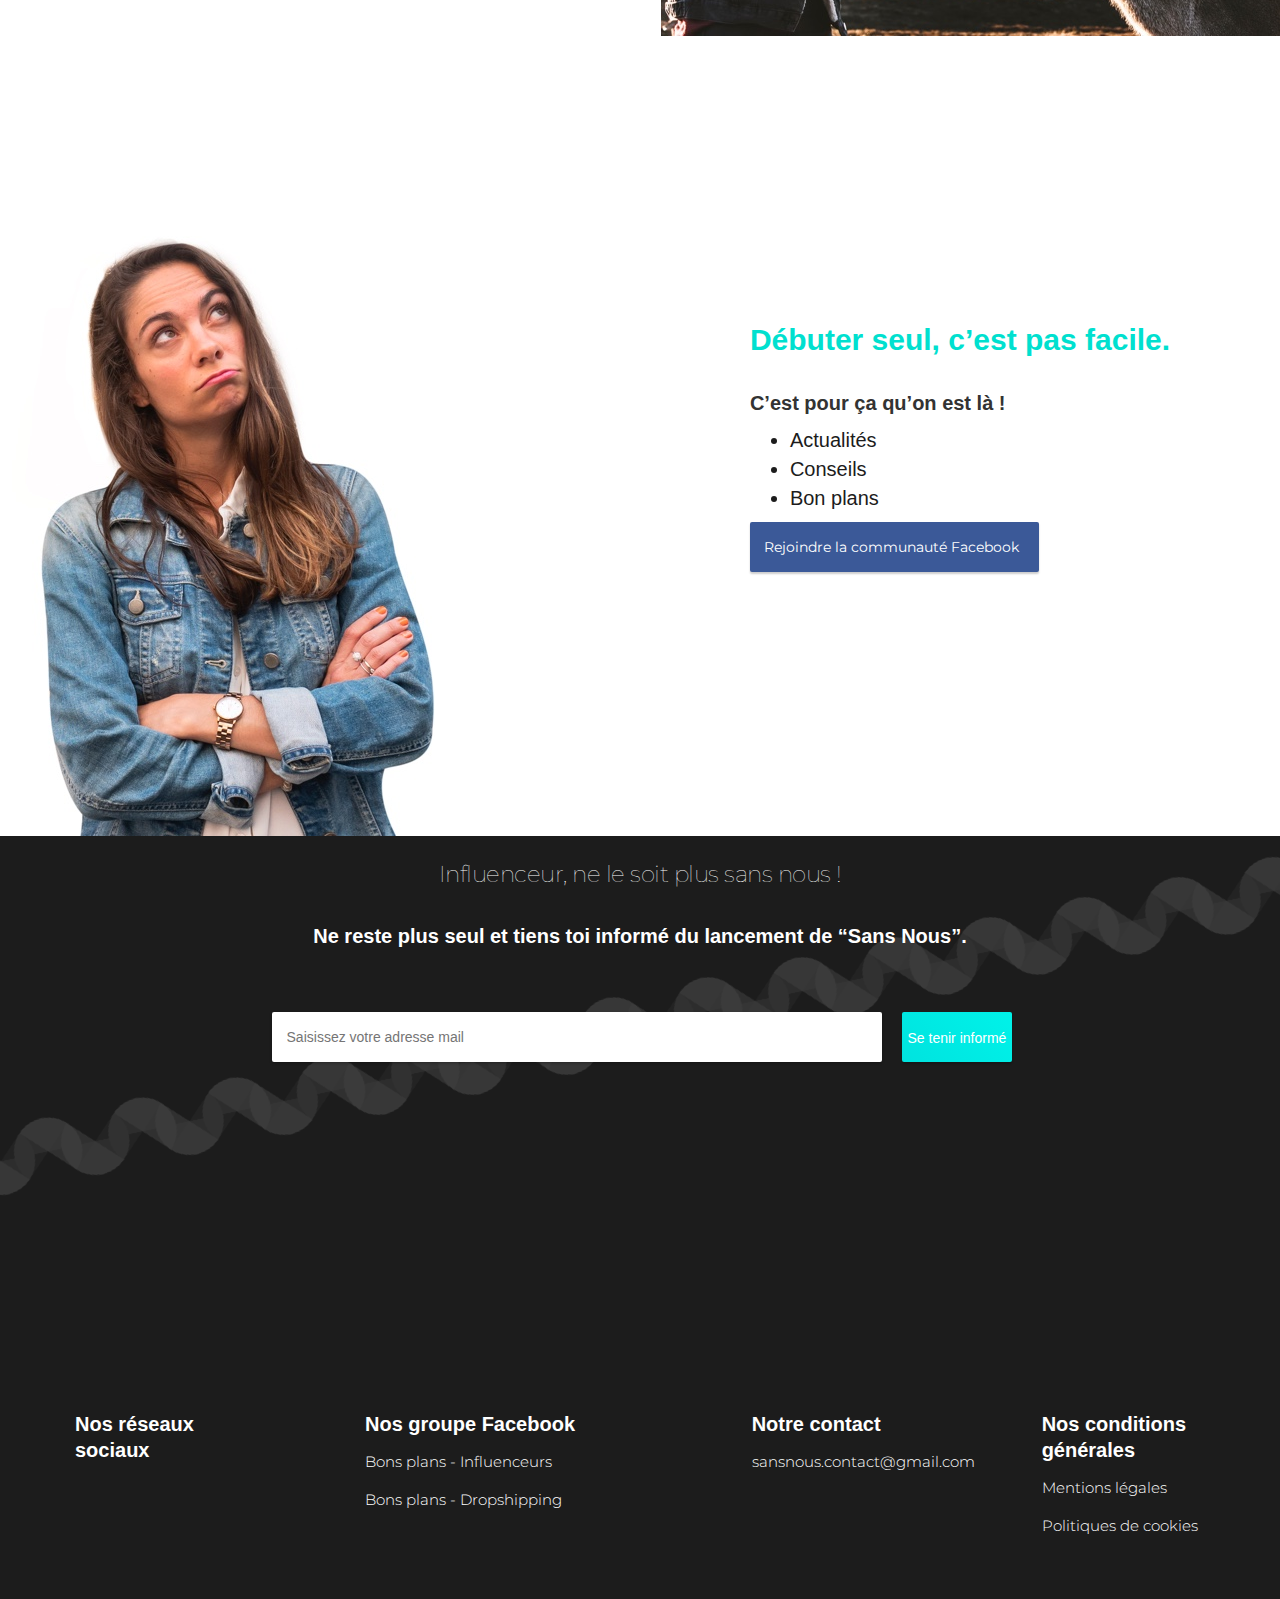
==== commit 0603bed1: "LandingV3" ====
--- a/index.html
+++ b/index.html
@@ -1,8 +1,42 @@
 <!DOCTYPE html>
 <html>
 	<head>
-		<title></title>
-		<meta charset="utf-8">
+	<meta charset="utf-8">
+		<title>sansnous.fr</title>
+		<!-- Global site tag (gtag.js) - Google Analytics -->
+			<script async src="https://www.googletagmanager.com/gtag/js?id=UA-120525859-1"></script>
+			<script>
+                window.dataLayer = window.dataLayer || [];
+                function gtag(){dataLayer.push(arguments);}
+                gtag('js', new Date());
+
+                gtag('config', 'UA-120525859-1');
+			</script>
+
+			<!-- Google Tag Manager -->
+			<script>(function(w,d,s,l,i){w[l]=w[l]||[];w[l].push({'gtm.start':
+                    new Date().getTime(),event:'gtm.js'});var f=d.getElementsByTagName(s)[0],
+                j=d.createElement(s),dl=l!='dataLayer'?'&l='+l:'';j.async=true;j.src=
+                'https://www.googletagmanager.com/gtm.js?id='+i+dl;f.parentNode.insertBefore(j,f);
+            })(window,document,'script','dataLayer','GTM-W6R6SQQ');</script>
+			<!-- End Google Tag Manager -->
+			
+			
+    <meta property="og:title" content="Sansnous - Plateforme de matching entre influenceurs et entreprises." />
+    <meta property="og:type" content="présentation service" />
+    <meta property="og:image" content="img/logo.png" />
+    <meta property="og:url" content="http://sansnous.fr" />
+    <meta property="og:description" content="Matching entre influenceurs et entreprises" />
+		
+		    <!-- Twitter Card meta -->
+	<meta name="twitter:card" content="summary_large_image">
+	<meta name="twitter:site" content="http://sansnous.fr">
+	<meta name="twitter:title" content="Sansnous">
+	<meta name="twitter:description" content="Matching entre influenceurs et entreprises #SansNous #PayeTonInfluenceur">
+	<meta name="twitter:creator" content="@SansNous_Fr">
+	<meta name="twitter:url" content="https://twitter.com/SansNous_Fr?lang=fr" />
+	<meta name="twitter:image:src" content="https://pbs.twimg.com/profile_images/1006646499990745088/4dII0Hvo_400x400.jpg">
+		
 		<meta name="viewport" content="width=device-width, initial-scale=1">
 		<link rel="stylesheet" href="https://maxcdn.bootstrapcdn.com/bootstrap/3.3.7/css/bootstrap.min.css">
 		<script src="https://ajax.googleapis.com/ajax/libs/jquery/3.3.1/jquery.min.js"></script>
@@ -10,23 +44,47 @@
 	  	<link href="https://fonts.googleapis.com/css?family=Montserrat" rel="stylesheet">
 	  	<link rel="stylesheet" href="https://use.fontawesome.com/releases/v5.1.0/css/all.css" integrity="sha384-lKuwvrZot6UHsBSfcMvOkWwlCMgc0TaWr+30HWe3a4ltaBwTZhyTEggF5tJv8tbt" crossorigin="anonymous">
 	  	<link rel="stylesheet" type="text/css" href="style.css">
+	  	<link rel="icon" href="img/favicon.ico"/>
+	  	
+	  				<script type="text/javascript">
+                
+                
+
+                var _gaq = _gaq || [];
+                _gaq.push(['_setAccount', 'UA-120525859-1']);
+                _gaq.push(['_trackEvent']);
+
+                (function() {
+                    var ga = document.createElement('script'); ga.type = 'text/javascript'; ga.async = true;
+                    ga.src = ('https:' == document.location.protocol ? 'https://ssl' : 'http://www') + '.google-analytics.com/ga.js';
+                    var s = document.getElementsByTagName('script')[0]; s.parentNode.insertBefore(ga, s);
+                })();
+
+			</script>
 	</head>
 	<body>
+	<!-- Google Tag Manager (noscript) -->
+<noscript><iframe src="https://www.googletagmanager.com/ns.html?id=GTM-W6R6SQQ"
+				  height="0" width="0" style="display:none;visibility:hidden"></iframe></noscript>
+<!-- End Google Tag Manager (noscript) -->
 		<div class="container-fluid bandeau">
 				<img src="img/sansnous_logo.png" class="logo col-xs-2">
+				
 				<div class="nav col-xs-10">
-					<div class="bouton col-xs-offset-8 col-xs-2">S'inscrire</div>
+                    <div><a class="col-xs-2 col-xs-offset-6 bouton1" href="entreprise.html">Je suis une entreprise</a></div>
+					<div class="bouton col-xs-2">S'inscrire</div>
 					<div class="bouton col-xs-2">Se connecter</div>
 				</div>
+				
 				<div class="col-xs-8 col-xs-offset-2 titre">
 					<h1>Comment feriez-vous sans nous ?</h1>
-					<h2>Rentabilisez votre activité grâce à des partenariats de qualité et d’exigence</h2>
+					<h2>Rentabilisez votre activité grâce à des partenariats <br> de qualité et d’exigence</h2>
 				</div>
 
 				<div class="col-xs-2 reseaux">
-					<i class="fab fa-facebook"><a href=""></a></i>
-					<i class="fab fa-twitter"><a href=""></a></i>
-					<i class="fab fa-instagram"><a href=""></a></i>
+					<i class="fab fa-facebook"><a href="https://www.facebook.com/SansNous/"></a></i>
+					<i class="fab fa-twitter"><a href="https://twitter.com/SansNous_Fr?lang=fr"></a></i>
+					<i class="fab fa-instagram"><a href="https://www.instagram.com/sansnous_fr/?hl=fr"></a></i>
 				</div>
 
 		</div>
@@ -34,69 +92,113 @@
 			<div class="col-xs-5 imgSection"><img src="img/image1.jpg"></div>
 			<div class="col-xs-6 col-xs-offset-1 text">
 				<div class="textBlock">
-					<h3>Enfin payé à ta juste valeur !<br>Fini les pâtes en fin de mois</h3>
+					<h3>Enfin payé à ta juste valeur !<br><span>Fini les pâtes en fin de mois</span></h3>
 					<h4>Tout travail mérite salaire</h4>
 					<ul>
 						<li>Tout travail mérite salaire</li>
 						<li>Respect du travail d’influenceur</li>
 					</ul>
-					<div class="btnVideo">Voir la vidéo</div>
+					<div class="btnVideo">Voir la vidéo<i class="fas fa-caret-right"></i></div>
 				</div>
 			</div>
 		</div>
 		<div class="container-fluid contenu">
 			<div class="col-xs-5 text2">
 				<div class="textBlock">
-					<h3>Enfin payé à ta juste valeur !<br>Fini les pâtes en fin de mois</h3>
-					<h4>Tout travail mérite salaire</h4>
-					<ul>
-						<li>Tout travail mérite salaire</li>
-						<li>Respect du travail d’influenceur</li>
-					</ul>
-					<div class="btnVideo">Voir la vidéo</div>
+					<h3>Vous ne parlez pas la même langue ...</h3>
+					<h4>C’est pourquoi on se plie en quatre pour vous aider.</h4>
+				<p>Nos algorithmes vous connaissent et vous connectent avec l’entreprise la plus adpaté.</p>
 				</div>
 			</div>
 			<div  class="col-xs-2"></div>
 			<div class="col-xs-5 imgSection"><img src="img/image2.jpg" style="float: right;"></div>
 		</div>
 		<div class="container-fluid contenu">
-			<div class="col-xs-5 imgSection"><img src="img/image3.jpg"></div>
+			<div class="col-xs-5 imgSection"><img src="img/imagefemme.jpg"></div>
 			<div class="col-xs-6 col-xs-offset-1 text">
 				<div class="textBlock">
-					<h3>Enfin payé à ta juste valeur !<br>Fini les pâtes en fin de mois</h3>
-					<h4>Tout travail mérite salaire</h4>
+					<h3>Débuter seul, c’est pas facile.</h3>
+					<h4>C’est pour ça qu’on est là !</h4>
 					<ul>
-						<li>Tout travail mérite salaire</li>
-						<li>Respect du travail d’influenceur</li>
+						<li>Actualités</li>
+                        <li>Conseils</li>
+                        <li>Bon plans</li>
 					</ul>
-					<div class="btnVideo">Voir la vidéo</div>
-				</div>
-			</div>
-		</div>
-
-
+                    <div class="btnFacebook">Rejoindre la communauté Facebook<i class="fab fa-facebook-f"></i></div>
+				</div>
+			</div>
+		</div>
 		<div class="container-fluid formulaire">
-			
-		</div>
-
-
-		<div class="container-fluid footer">
+		  <h2>Influenceur, ne le soit plus sans nous ! </h2>
+             <h4>Ne reste plus seul et tiens toi informé du lancement de “Sans Nous”.</h4>
+         
+         <!-- Begin MailChimp Signup Form -->
+        <div id="mc_embed_signup">
+        <form action="https://sansnous.us18.list-manage.com/subscribe/post?u=7ed8b90497c4b5d6183e5a3aa&amp;id=75de6491ba" method="post" id="mc-embedded-subscribe-form" name="mc-embedded-subscribe-form" class="validate" target="_blank" novalidate>
+            <div id="mc_embed_signup_scroll">
+
+        <div class=" mc-field-group">
+            <label for="mce-EMAIL"></label>
+            <input type="email" value="" name="EMAIL" class="required email" id="mce-EMAIL" placeholder="Saisissez votre adresse mail">
+        </div>
+            <div id="mce-responses" class="clear">
+                <div class="response" id="mce-error-response" style="display:none"></div>
+                <div class="response" id="mce-success-response" style="display:none"></div>
+            </div>    <!-- real people should not fill this in and expect good things - do not remove this or risk form bot signups-->
+            <div class="clear"><input type="submit" value="Se tenir informé" name="subscribe" id="mc-embedded-subscribe" class="bouton2"></div>
+            </div>
+        </form>
+        </div>
+        <script type='text/javascript' src='//s3.amazonaws.com/downloads.mailchimp.com/js/mc-validate.js'></script><script type='text/javascript'>(function($) {window.fnames = new Array(); window.ftypes = new Array();fnames[0]='EMAIL';ftypes[0]='email'; /*
+         * Translated default messages for the $ validation plugin.
+         * Locale: FR
+         */
+        $.extend($.validator.messages, {
+                required: "Ce champ est requis.",
+                remote: "Veuillez remplir ce champ pour continuer.",
+                email: "Veuillez entrer une adresse email valide.",
+                url: "Veuillez entrer une URL valide.",
+                date: "Veuillez entrer une date valide.",
+                dateISO: "Veuillez entrer une date valide (ISO).",
+                number: "Veuillez entrer un nombre valide.",
+                digits: "Veuillez entrer (seulement) une valeur numérique.",
+                creditcard: "Veuillez entrer un numéro de carte de crédit valide.",
+                equalTo: "Veuillez entrer une nouvelle fois la même valeur.",
+                accept: "Veuillez entrer une valeur avec une extension valide.",
+                maxlength: $.validator.format("Veuillez ne pas entrer plus de {0} caractères."),
+                minlength: $.validator.format("Veuillez entrer au moins {0} caractères."),
+                rangelength: $.validator.format("Veuillez entrer entre {0} et {1} caractères."),
+                range: $.validator.format("Veuillez entrer une valeur entre {0} et {1}."),
+                max: $.validator.format("Veuillez entrer une valeur inférieure ou égale à {0}."),
+                min: $.validator.format("Veuillez entrer une valeur supérieure ou égale à {0}.")
+        });}(jQuery));var $mcj = jQuery.noConflict(true);</script>
+        <!--End mc_embed_signup-->  
+			
+		</div>
+
+<div class="container-fluid footer">
 			<div class="col-xs-2 divFooter">
-				<h5 class="col-xs-12">Nos réseaux sociaux</h5>
+				<h4 class="col-xs-12">Nos réseaux sociaux</h4>
 				<div class="col-xs-12 reseaux">
-					<i class="fab fa-facebook"><a href=""></a></i>
-					<i class="fab fa-twitter"><a href=""></a></i>
-					<i class="fab fa-instagram"><a href=""></a></i>
-				</div>
-			</div>
-			<div class="col-xs-2 col-xs-offset-2 divFooter">
-				<h5 class="col-xs-12">Notre contact</h5>
-				<p>sansnous.contact@gmail.com</p>
-			</div>
-			<div class="col-xs-2 col-xs-offset-2 divFooter">
-				<h5 class="col-xs-12">Nos conditions générales</h5>
-				<p>Mentions légales</p>
-				<p>Politiques de cookies</p>
-			</div>
-		</div>
-		
+					<p><i class="fab fa-facebook"><a href="https://www.facebook.com/SansNous/"></a></i></p>
+					<p><i class="fab fa-twitter"><a href="https://twitter.com/SansNous_Fr?lang=fr"></a></i></p>
+					<p><i class="fab fa-instagram"><a href="https://www.instagram.com/sansnous_fr/?hl=fr"></a></i></p>
+                </div>
+			</div>
+			<div class="col-xs-3 col-xs-offset-1 divFooter">
+				<h4 class="col-xs-12">Nos groupe Facebook</h4>
+				<p><a href="">Bons plans - Influenceurs</a></p>
+				<p><a href="">Bons plans - Dropshipping</a></p>
+			</div>
+			
+			<div class="col-xs-2 col-xs-offset-1 divFooter">
+				<h4 class="col-xs-12">Notre contact</h4>
+				<p><a href="">sansnous.contact@gmail.com</a></p>
+			</div>
+			
+			<div class="col-xs-2 col-xs-offset-1 divFooter">
+				<h4 class="col-xs-12">Nos conditions générales</h4>
+				<p><a href="">Mentions légales</a></p>
+				<p><a href="">Politiques de cookies</a></p>
+			</div>
+		</div>   --- a/style.css
+++ b/style.css
@@ -1,36 +1,64 @@
+@font-face {
+	font-family: "Skippy Sharpie";
+	src: url(../font/Skippy Sharpie Regular.ttf);
+}
+input{
+    outline: none;
+}
+span{
+    font-family: "Skippy Sharpie", sans-serif;
+    color: #1C1C1C;
+}
+a{
+    font-size: 15px;	
+    line-height: 18px; 
+}
+a:hover{
+    text-decoration: none;
+    color: #00E3DF;
+}
 p {
 	color: #FFFFFF;
-	font-family: "Montserrat";
-	font-size: 15px;
-	font-weight: bold;
-	line-height: 18px;
+	font-family: "Montserrat", sans-serif;
+	font-size: 18px;	
+    font-weight: 300;	
+    line-height: 28px;
 }
 h1 {
-	font-family: "Montserrat";
-	font-weight: 600px;
+    font-size: 33px;
+	font-family: "Montserrat", sans-serif;
 	text-align: right;
 	color: #1C1C1C;
 	margin-bottom: 20px;
+    font-weight: 900;
 }
 h2 {
-	font-family: "Montserrat";
-	font-weight: 300px;
+	font-family: "Montserrat", sans-serif;
 	text-align: right;
+    letter-spacing: -0.5px;	
+    line-height: 37px;
 	color: #1C1C1C;
+    font-weight: 100;
+    font-size: 23px;
 }
 h3 {
-	font-size: 40px;
+	font-size: 30px;	
+    line-height: 40px;
 	font-weight: bold;
+    color: #00E0CF;
 }
 h4 {
-	font-size: 20px;
-	font-weight: bold;
+    font-size: 20px;
+	font-weight: 600;	
+    line-height: 26px;
+    margin-top: 30px;
+    margin-bottom: 10px;
 }
 h5 {
 	font-weight: bold;
 	margin-bottom: 30px ; 
 	color: #FFFFFF;
-    font-family: "Montserrat";
+    font-family: "Montserrat", sans-serif;
     font-size: 15px;
     font-weight: bold;
     line-height: 18px;
@@ -47,10 +75,6 @@
 .logo {
 	margin: 40px 10px;
 	width: 10%;
-}
-.nav {
-	display: flex;
-	justify-content: space-around;
 }
 .bouton {
 	color: #FFF;
@@ -62,10 +86,34 @@
 	background: linear-gradient(225deg, #00F2E9 0%, #00E3DF 100%);
 	box-shadow: 0 2px 2px 0 rgba(0,0,0,0.2);
 	line-height: 50px;
-}
+    border: none;
+    margin-right: 10px
+}
+.bouton1{
+    margin-top: 40px;
+    width: 18%;
+	height: 50px;
+    display: flex;
+    align-items: center;
+    color: #1C1C1C;
+    
+}.bouton2{
+ 	color: #FFF;
+	text-align: center;
+	height: 50px;
+	border-radius: 2px;
+	background: linear-gradient(225deg, #00F2E9 0%, #00E3DF 100%);
+	box-shadow: 0 2px 2px 0 rgba(0,0,0,0.2);
+	line-height: 50px;
+    border: none;
+}
+.bouton:hover, .bouton2:hover, .btnVideo:hover{
+    border-radius: 25px; 
+} 
 .titre {
 	margin-top: 150px;
 	margin-bottom: 150px;
+    line-height: 50px;
 }
 .reseaux {
 	display: flex;
@@ -75,7 +123,7 @@
 .contenu {
 	margin: 0;
 	padding: 0;
-	margin-bottom: 75px; 
+	margin-bottom: 200px; 
 }
 
 .text {
@@ -90,6 +138,7 @@
 	height: 400px;
 	margin: 0;
 	padding: 0;
+    z-index: -1;
 }
 .text2 {
 	height: 400px;
@@ -102,4 +151,109 @@
 .footer {
 	background-color: #1C1C1C;
 	padding: 50px 60px;
-}
+    color: #FFFFFF;
+}
+.footer a{
+    color: #FFFFFF;
+}
+.footer h4{
+    padding: 0;
+}
+.footer .col-xs-12{
+    padding: 0;
+}
+.formulaire{
+    background: url("img/backgroundform.png")#1C1C1C no-repeat;
+    height: 55vh;
+}
+.formulaire>h2{
+   color: #FFFFFF;
+    text-align: center;
+}
+.formulaire>h4{
+   color: #FFFFFF;
+    text-align: center;
+}
+#mc_embed_signup_scroll{
+    display: flex;
+    align-items: center;
+    justify-content: center;
+    margin-top: 5%;
+}
+.email{
+	height: 50px;
+	width: 610px;
+	border-radius: 2px;
+	background-color: #FFFFFF;
+	box-shadow: 0 1px 3px 0 rgba(0,0,0,0.3);
+    border: none;
+    padding-left: 15px;
+    margin-right: 20px;
+}
+.btnFacebook{
+	height: 50px;
+	width: 289px;
+	border-radius: 2px;
+	background-color: #3B5998;
+	box-shadow: 0 2px 2px 0 rgba(0,0,0,0.2);
+    color: #FFFFFF;
+    text-align: center;
+    line-height: 3.5;
+    font-family: "Montserrat", sans-serif;
+    display: flex;
+    justify-content: center;
+    align-items: center;
+}
+.btnVideo{
+	height: 50px;
+	width: 167px;
+	border-radius: 2px;
+	background-color: #1C1C1C;
+	box-shadow: 0 2px 2px 0 rgba(0,0,0,0.2);
+    color: #FFFFFF;
+    text-align: center;
+    display: flex;
+    justify-content: center;
+    align-items: center;   
+}
+.btnFacebook i{
+	margin-left: 5px;
+}
+.btnVideo i{
+    margin-left: 5px;
+}
+.textBlock>p{
+    color: #1C1C1C;
+}
+li{
+    color: #1C1C1C;
+    font-size: 20px;
+}
+.imgcard{
+    height: 180px;
+    width: 280px;
+}
+.card{
+    border: 1px solid #979797;
+    display: flex;
+    flex-direction: column;
+    align-items: center;
+    width: 279px;
+    margin: auto;
+}
+.card li{
+    list-style: none;
+    font-size: 15px;
+}
+.card i{
+    color: #1C1C1C;
+    margin-right: 10px
+}
+.stats{
+    display: flex;
+
+}
+.stats>li{
+    display: flex;
+    flex-direction: column;
+}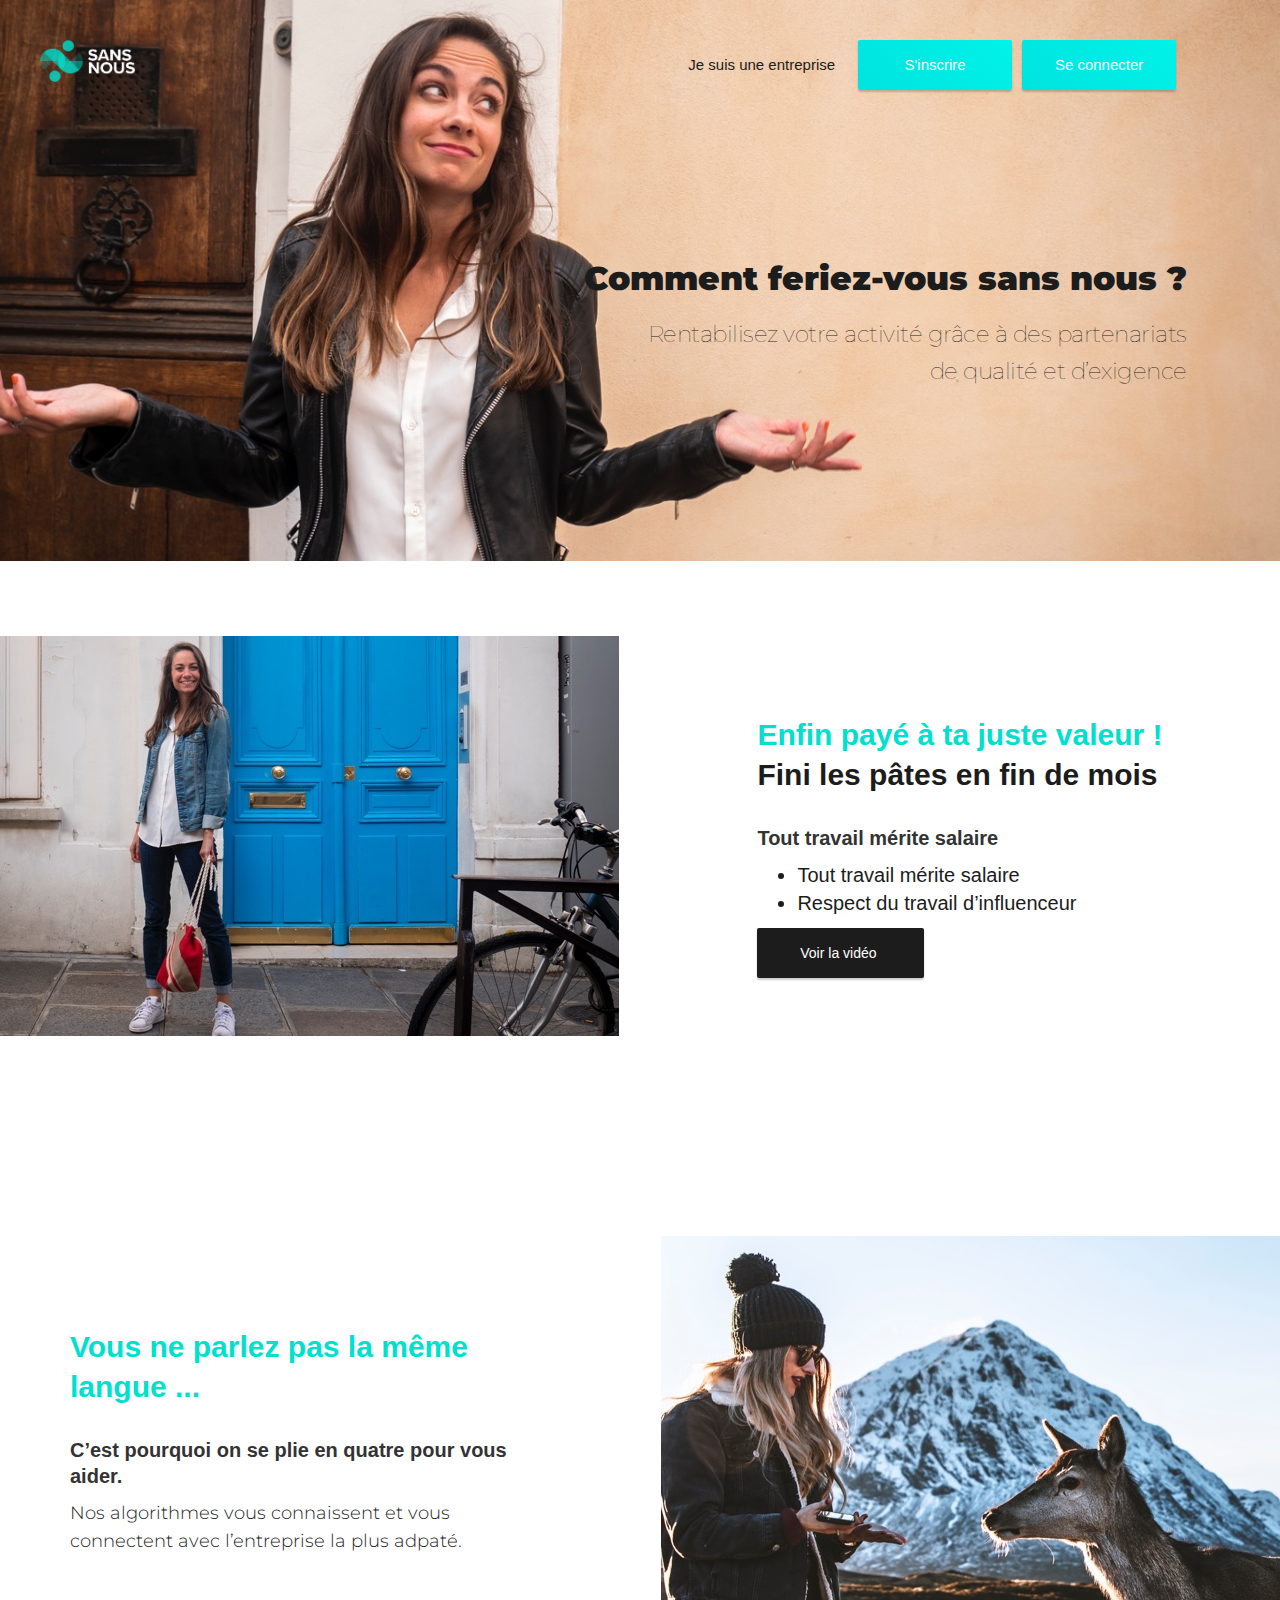
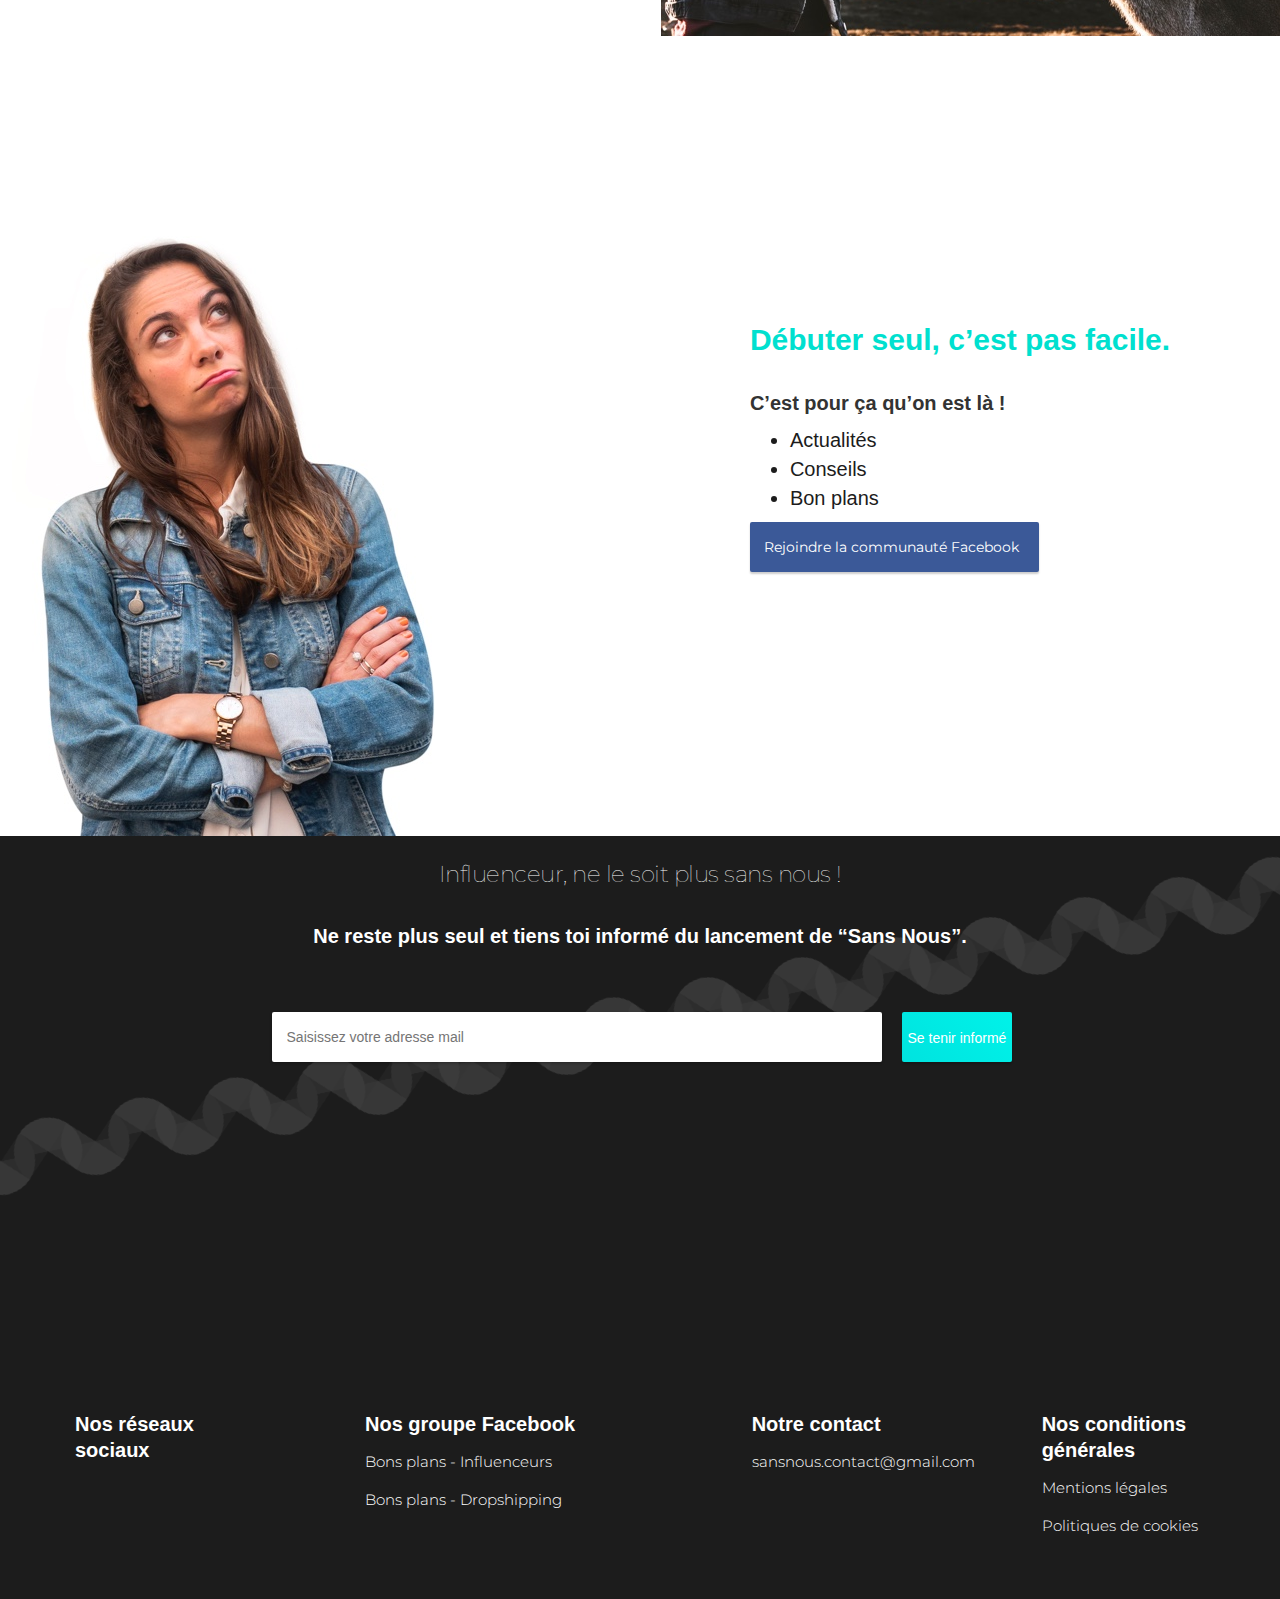
==== commit 7cd841a8: "form actif" ====
--- a/index.html
+++ b/index.html
@@ -72,8 +72,8 @@
 				
 				<div class="nav col-xs-10">
                     <div><a class="col-xs-2 col-xs-offset-6 bouton1" href="entreprise.html">Je suis une entreprise</a></div>
-					<div class="bouton col-xs-2">S'inscrire</div>
-					<div class="bouton col-xs-2">Se connecter</div>
+					<a href="registerLogin/index.php"><div class="bouton col-xs-2">S'inscrire</div></a>
+					<a href="registerLogin/index.php"><div class="bouton col-xs-2">Se connecter</div></a>
 				</div>
 				
 				<div class="col-xs-8 col-xs-offset-2 titre">
--- a/style.css
+++ b/style.css
@@ -87,7 +87,8 @@
 	box-shadow: 0 2px 2px 0 rgba(0,0,0,0.2);
 	line-height: 50px;
     border: none;
-    margin-right: 10px
+    margin-right: 10px;
+    transition: 0.3s ;
 }
 .bouton1{
     margin-top: 40px;
@@ -96,6 +97,7 @@
     display: flex;
     align-items: center;
     color: #1C1C1C;
+    transition: 0.3s ;
     
 }.bouton2{
  	color: #FFF;
@@ -106,6 +108,7 @@
 	box-shadow: 0 2px 2px 0 rgba(0,0,0,0.2);
 	line-height: 50px;
     border: none;
+    transition: 0.3s ;
 }
 .bouton:hover, .bouton2:hover, .btnVideo:hover{
     border-radius: 25px; 
@@ -215,6 +218,7 @@
     display: flex;
     justify-content: center;
     align-items: center;   
+    transition: 0.3s ;
 }
 .btnFacebook i{
 	margin-left: 5px;
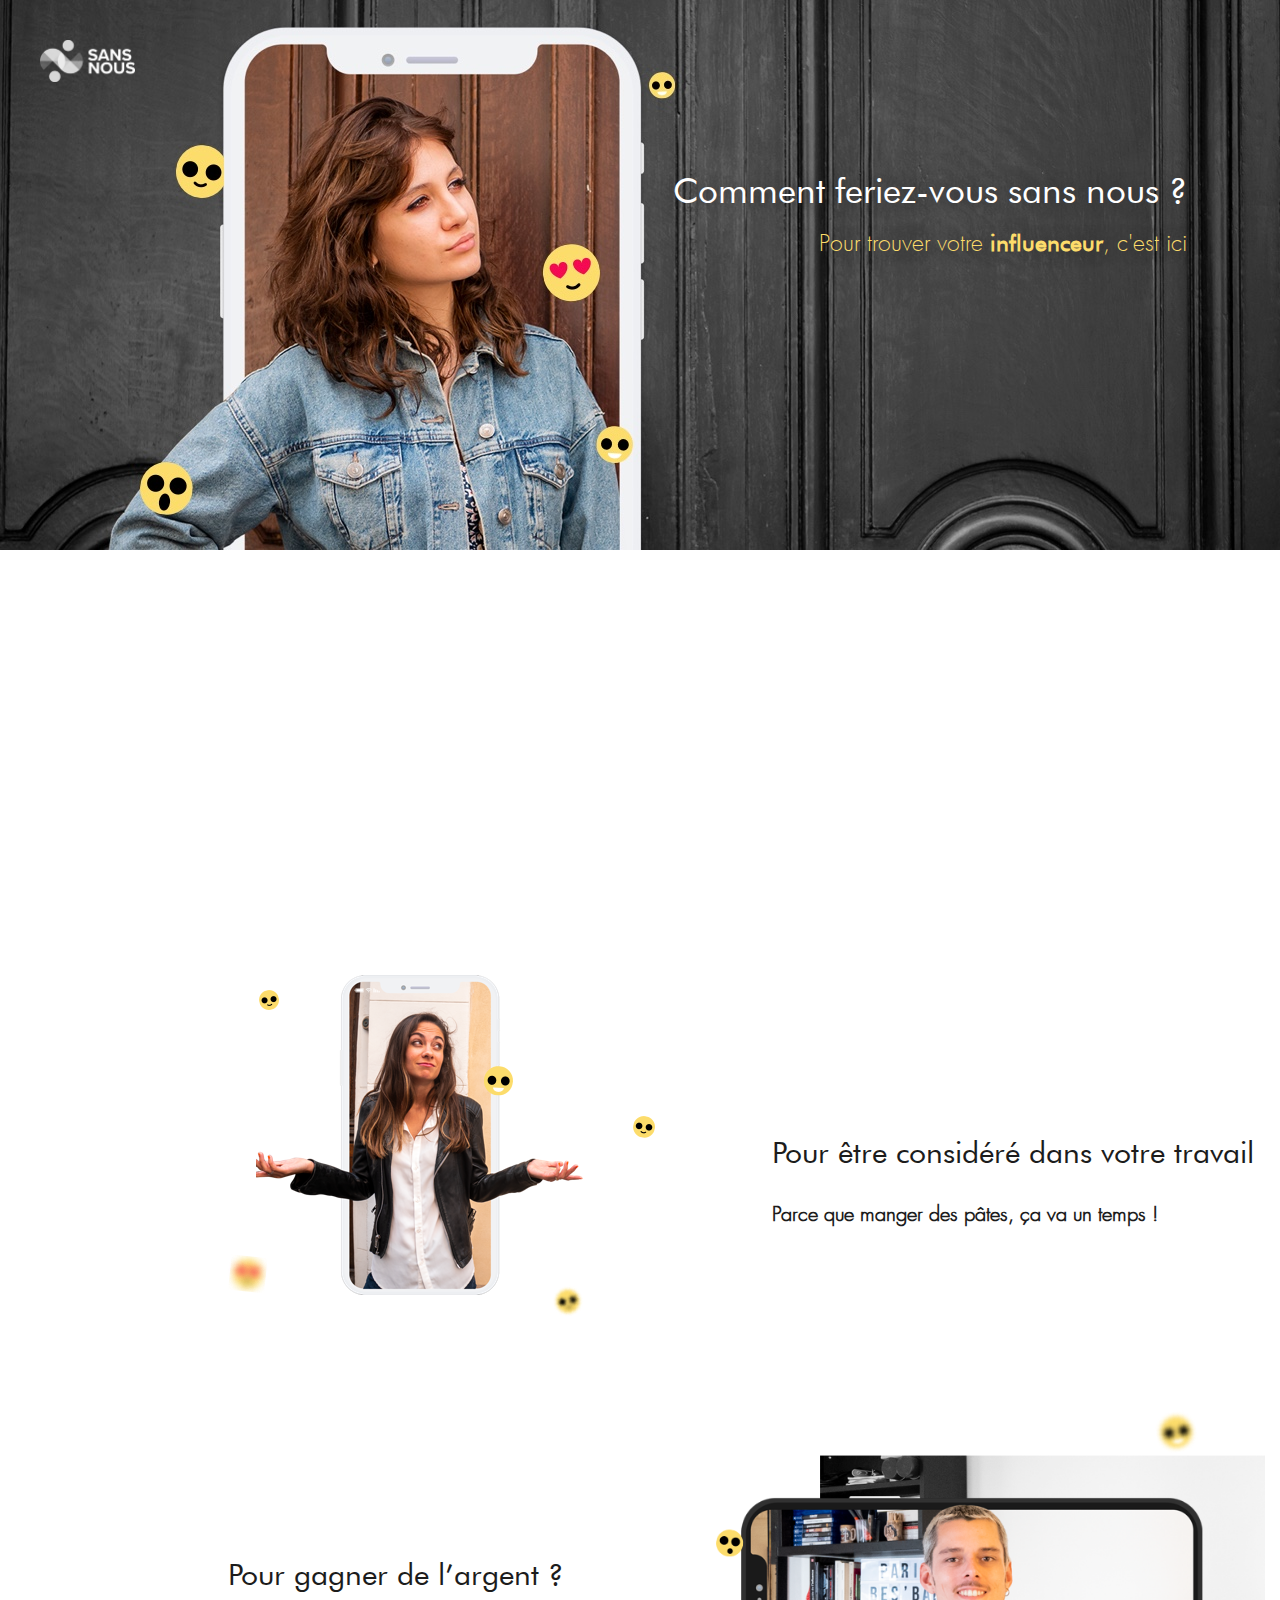
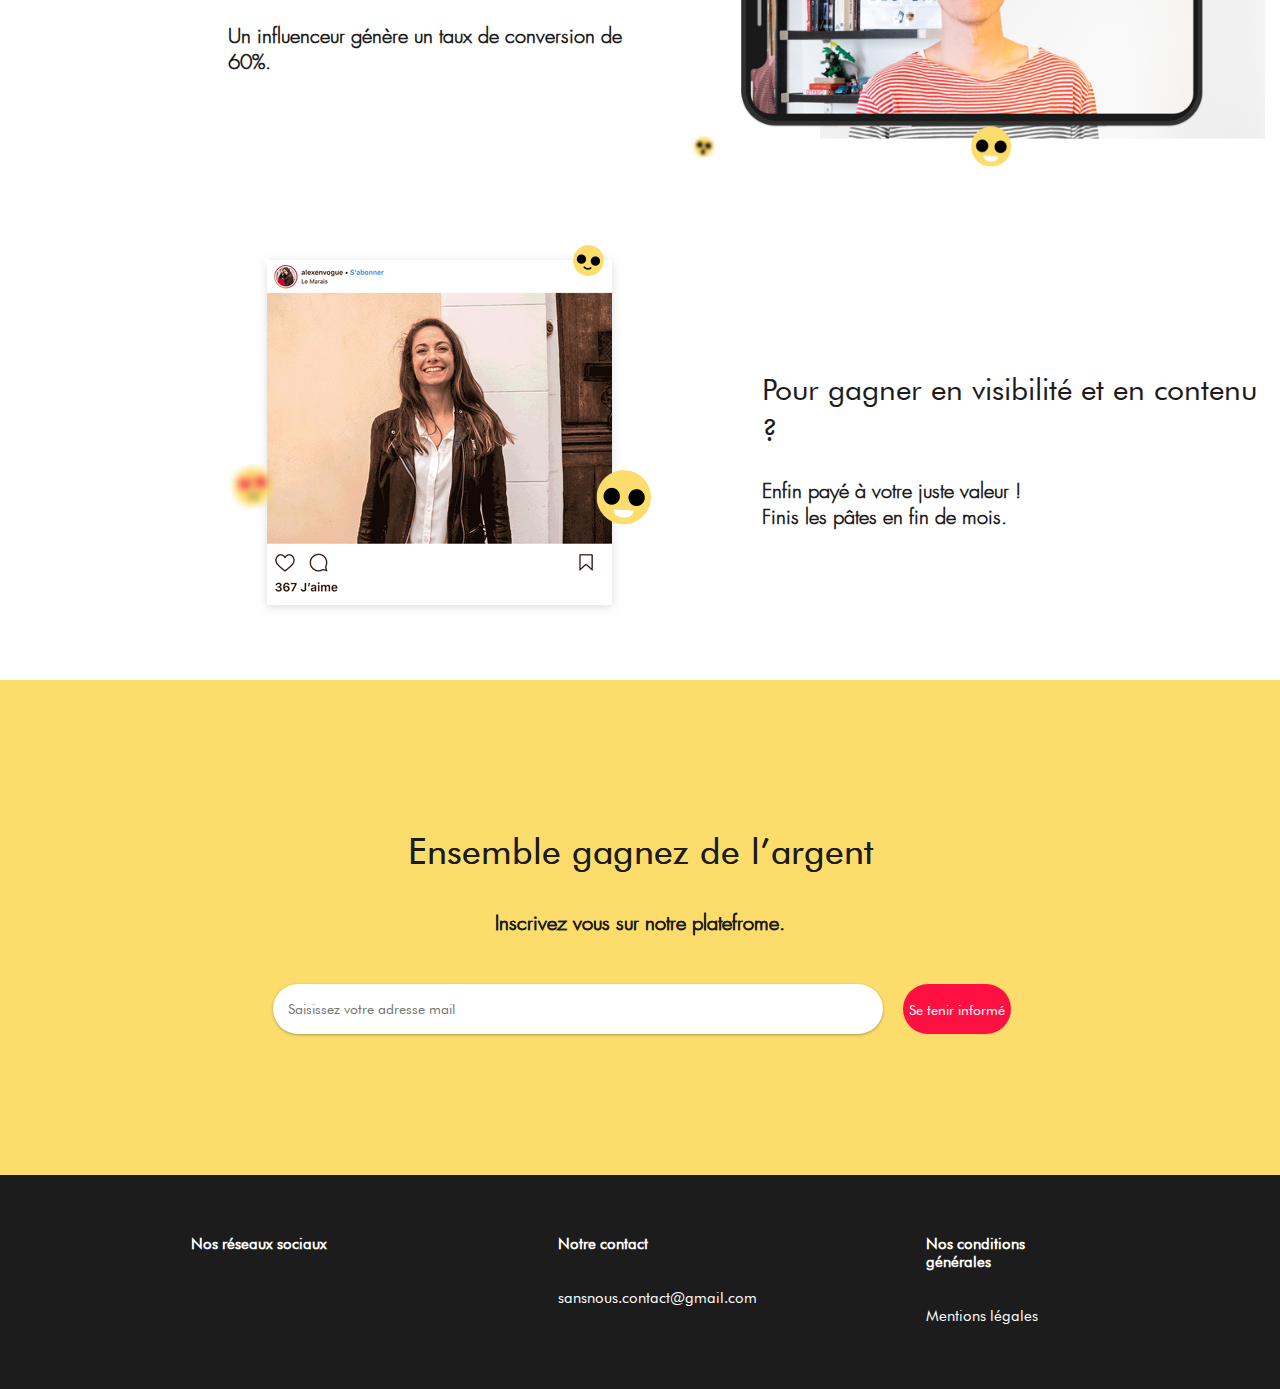
==== commit fce3ddde: "landingFinal" ====
--- a/index.html
+++ b/index.html
@@ -20,14 +20,14 @@
                 'https://www.googletagmanager.com/gtm.js?id='+i+dl;f.parentNode.insertBefore(j,f);
             })(window,document,'script','dataLayer','GTM-W6R6SQQ');</script>
 			<!-- End Google Tag Manager -->
-			
-			
+
+
     <meta property="og:title" content="Sansnous - Plateforme de matching entre influenceurs et entreprises." />
     <meta property="og:type" content="présentation service" />
     <meta property="og:image" content="img/logo.png" />
     <meta property="og:url" content="http://sansnous.fr" />
     <meta property="og:description" content="Matching entre influenceurs et entreprises" />
-		
+
 		    <!-- Twitter Card meta -->
 	<meta name="twitter:card" content="summary_large_image">
 	<meta name="twitter:site" content="http://sansnous.fr">
@@ -36,7 +36,7 @@
 	<meta name="twitter:creator" content="@SansNous_Fr">
 	<meta name="twitter:url" content="https://twitter.com/SansNous_Fr?lang=fr" />
 	<meta name="twitter:image:src" content="https://pbs.twimg.com/profile_images/1006646499990745088/4dII0Hvo_400x400.jpg">
-		
+
 		<meta name="viewport" content="width=device-width, initial-scale=1">
 		<link rel="stylesheet" href="https://maxcdn.bootstrapcdn.com/bootstrap/3.3.7/css/bootstrap.min.css">
 		<script src="https://ajax.googleapis.com/ajax/libs/jquery/3.3.1/jquery.min.js"></script>
@@ -45,10 +45,10 @@
 	  	<link rel="stylesheet" href="https://use.fontawesome.com/releases/v5.1.0/css/all.css" integrity="sha384-lKuwvrZot6UHsBSfcMvOkWwlCMgc0TaWr+30HWe3a4ltaBwTZhyTEggF5tJv8tbt" crossorigin="anonymous">
 	  	<link rel="stylesheet" type="text/css" href="style.css">
 	  	<link rel="icon" href="img/favicon.ico"/>
-	  	
+
 	  				<script type="text/javascript">
-                
-                
+
+
 
                 var _gaq = _gaq || [];
                 _gaq.push(['_setAccount', 'UA-120525859-1']);
@@ -68,88 +68,79 @@
 				  height="0" width="0" style="display:none;visibility:hidden"></iframe></noscript>
 <!-- End Google Tag Manager (noscript) -->
 		<div class="container-fluid bandeau">
-				<img src="img/sansnous_logo.png" class="logo col-xs-2">
-				
-				<div class="nav col-xs-10">
-                    <div><a class="col-xs-2 col-xs-offset-6 bouton1" href="entreprise.html">Je suis une entreprise</a></div>
-					<a href="registerLogin/index.php"><div class="bouton col-xs-2">S'inscrire</div></a>
-					<a href="registerLogin/index.php"><div class="bouton col-xs-2">Se connecter</div></a>
-				</div>
-				
-				<div class="col-xs-8 col-xs-offset-2 titre">
-					<h1>Comment feriez-vous sans nous ?</h1>
-					<h2>Rentabilisez votre activité grâce à des partenariats <br> de qualité et d’exigence</h2>
+				<img src="img/sansnous_logo.png" class="logo col-xs-10 col-xs-offset-1 col-sm-2">
+
+				<div class="nav col-xs-12 col-sm-10">
+
+
+						<div style="display:none;"><a class="bouton5 col-xs-10 col-xs-offset-1 col-sm-2 col-sm-offset-7" href="http://localhost/index.php/login"><span class="underline">Connexion</span></a></div>
+						<div style="display:none;"><a class="bouton col-xs-10 col-xs-offset-1 col-sm-2" href="http://localhost/index.php/register">S'inscrire</a></div>
+
 				</div>
 
-				<div class="col-xs-2 reseaux">
-					<i class="fab fa-facebook"><a href="https://www.facebook.com/SansNous/"></a></i>
-					<i class="fab fa-twitter"><a href="https://twitter.com/SansNous_Fr?lang=fr"></a></i>
-					<i class="fab fa-instagram"><a href="https://www.instagram.com/sansnous_fr/?hl=fr"></a></i>
+				<div class="col-sm-8 col-sm-offset-2 titre">
+					<h1>Comment feriez-vous sans nous ?</h1>
+					<h2>Pour trouver votre <span class="gras" >influenceur</span>, c'est ici</h2>
 				</div>
-
 		</div>
 		<div class="container-fluid contenu">
-			<div class="col-xs-5 imgSection"><img src="img/image1.jpg"></div>
-			<div class="col-xs-6 col-xs-offset-1 text">
+			<div class="col-xs-10 col-xs-offset-1 col-sm-4 col-sm-offset-2 imgSection">
+				<img src="img/image1.png" class="width100">
+			</div>
+			<div class="col-xs-10 col-xs-offset-1 col-sm-5 text">
 				<div class="textBlock">
-					<h3>Enfin payé à ta juste valeur !<br><span>Fini les pâtes en fin de mois</span></h3>
-					<h4>Tout travail mérite salaire</h4>
-					<ul>
-						<li>Tout travail mérite salaire</li>
-						<li>Respect du travail d’influenceur</li>
-					</ul>
-					<div class="btnVideo">Voir la vidéo<i class="fas fa-caret-right"></i></div>
+					<h3>Pour être considéré dans votre travail</h3>
+					<h4>Parce que manger des pâtes, ça va un temps !</h4>
 				</div>
 			</div>
 		</div>
 		<div class="container-fluid contenu">
-			<div class="col-xs-5 text2">
+			<div class="col-xs-10 col-xs-offset-1 col-sm-4 col-sm-offset-2 text2">
 				<div class="textBlock">
-					<h3>Vous ne parlez pas la même langue ...</h3>
-					<h4>C’est pourquoi on se plie en quatre pour vous aider.</h4>
-				<p>Nos algorithmes vous connaissent et vous connectent avec l’entreprise la plus adpaté.</p>
+					<h3>Pour gagner de l’argent ?</h3>
+					<h4>Un influenceur génère un taux de conversion de 60%.</h4>
 				</div>
 			</div>
-			<div  class="col-xs-2"></div>
-			<div class="col-xs-5 imgSection"><img src="img/image2.jpg" style="float: right;"></div>
+			<div  class="col-sm-2"></div>
+			<div class="col-xs-10 col-xs-offset-1 col-lg-3 col-lg-offset-1 imgSection">
+				<img src="img/image2.png" class="width100" style="float: right; width:575px;">
+			</div>
 		</div>
 		<div class="container-fluid contenu">
-			<div class="col-xs-5 imgSection"><img src="img/imagefemme.jpg"></div>
-			<div class="col-xs-6 col-xs-offset-1 text">
+			<div class="col-xs-10 col-xs-offset-1 col-sm-4 col-sm-offset-2 imgSection">
+				<img src="img/image3.png" class="width100"></div>
+			<div class="col-xs-10 col-xs-offset-1 col-sm-5 text">
 				<div class="textBlock">
-					<h3>Débuter seul, c’est pas facile.</h3>
-					<h4>C’est pour ça qu’on est là !</h4>
-					<ul>
-						<li>Actualités</li>
-                        <li>Conseils</li>
-                        <li>Bon plans</li>
-					</ul>
-                    <div class="btnFacebook">Rejoindre la communauté Facebook<i class="fab fa-facebook-f"></i></div>
+					<h3>Pour gagner en visibilité et en contenu ?</h3>
+					<h4>Enfin payé à votre juste valeur ! <br>Finis les pâtes en fin de mois.</h4>
 				</div>
 			</div>
 		</div>
 		<div class="container-fluid formulaire">
-		  <h2>Influenceur, ne le soit plus sans nous ! </h2>
-             <h4>Ne reste plus seul et tiens toi informé du lancement de “Sans Nous”.</h4>
-         
+		  <h6 class="black">Ensemble gagnez de l’argent</h6>
+          <h4 class="black">Inscrivez vous sur notre platefrome.</h4>
+
          <!-- Begin MailChimp Signup Form -->
         <div id="mc_embed_signup">
         <form action="https://sansnous.us18.list-manage.com/subscribe/post?u=7ed8b90497c4b5d6183e5a3aa&amp;id=75de6491ba" method="post" id="mc-embedded-subscribe-form" name="mc-embedded-subscribe-form" class="validate" target="_blank" novalidate>
-            <div id="mc_embed_signup_scroll">
+            <div id="mc_embed_signup_scroll" class="flexZone">
 
-        <div class=" mc-field-group">
-            <label for="mce-EMAIL"></label>
-            <input type="email" value="" name="EMAIL" class="required email" id="mce-EMAIL" placeholder="Saisissez votre adresse mail">
-        </div>
-            <div id="mce-responses" class="clear">
-                <div class="response" id="mce-error-response" style="display:none"></div>
-                <div class="response" id="mce-success-response" style="display:none"></div>
-            </div>    <!-- real people should not fill this in and expect good things - do not remove this or risk form bot signups-->
-            <div class="clear"><input type="submit" value="Se tenir informé" name="subscribe" id="mc-embedded-subscribe" class="bouton2"></div>
-            </div>
+		    <div class=" mc-field-group wd1">
+		        <label for="mce-EMAIL"></label>
+		        <input type="email" value="" name="EMAIL" class="required email wd2" id="mce-EMAIL" placeholder="Saisissez votre adresse mail"><br>
+						<div id="mce-responses" class="clear">
+								<div class="response" id="mce-error-response" style="display:none"></div>
+								<div class="response" id="mce-success-response" style="display:none"></div>
+						</div>  
+		    </div>
+  <!-- real people should not fill this in and expect good things - do not remove this or risk form bot signups-->
+		    <div class="clear" style="">
+		    	<input type="submit" value="Se tenir informé" name="subscribe" id="mc-embedded-subscribe" class="bouton2"></div>
+		    </div>
         </form>
         </div>
-        <script type='text/javascript' src='//s3.amazonaws.com/downloads.mailchimp.com/js/mc-validate.js'></script><script type='text/javascript'>(function($) {window.fnames = new Array(); window.ftypes = new Array();fnames[0]='EMAIL';ftypes[0]='email'; /*
+        <script type='text/javascript' src='//s3.amazonaws.com/downloads.mailchimp.com/js/mc-validate.js'></script><script type='text/javascript'>(function($) {window.fnames = new Array(); window.ftypes = new Array();fnames[0]='EMAIL';ftypes[0]='email';
+        /*
          * Translated default messages for the $ validation plugin.
          * Locale: FR
          */
@@ -172,33 +163,28 @@
                 max: $.validator.format("Veuillez entrer une valeur inférieure ou égale à {0}."),
                 min: $.validator.format("Veuillez entrer une valeur supérieure ou égale à {0}.")
         });}(jQuery));var $mcj = jQuery.noConflict(true);</script>
-        <!--End mc_embed_signup-->  
-			
+        <!--End mc_embed_signup-->
+
 		</div>
 
 <div class="container-fluid footer">
-			<div class="col-xs-2 divFooter">
-				<h4 class="col-xs-12">Nos réseaux sociaux</h4>
-				<div class="col-xs-12 reseaux">
-					<p><i class="fab fa-facebook"><a href="https://www.facebook.com/SansNous/"></a></i></p>
-					<p><i class="fab fa-twitter"><a href="https://twitter.com/SansNous_Fr?lang=fr"></a></i></p>
-					<p><i class="fab fa-instagram"><a href="https://www.instagram.com/sansnous_fr/?hl=fr"></a></i></p>
+			<div class="col-sm-2 divFooter">
+				<h5 class="col-sm-12">Nos réseaux sociaux</h5>
+				<div class="col-sm-12 reseaux">
+					<a href="https://www.facebook.com/SansNous/"><i class="fab fa-facebook"></i></a>
+					<a href="https://twitter.com/SansNous_Fr?lang=fr"><i class="fab fa-twitter"></i></a>
+					<a href="https://www.instagram.com/sansnous_fr/?hl=fr"><i class="fab fa-instagram"></i></a>
                 </div>
 			</div>
-			<div class="col-xs-3 col-xs-offset-1 divFooter">
-				<h4 class="col-xs-12">Nos groupe Facebook</h4>
-				<p><a href="">Bons plans - Influenceurs</a></p>
-				<p><a href="">Bons plans - Dropshipping</a></p>
-			</div>
-			
-			<div class="col-xs-2 col-xs-offset-1 divFooter">
-				<h4 class="col-xs-12">Notre contact</h4>
+
+			<div class="col-sm-2 col-sm-offset-1 divFooter">
+				<h5 class="col-sm-12">Notre contact</h5>
 				<p><a href="">sansnous.contact@gmail.com</a></p>
 			</div>
-			
-			<div class="col-xs-2 col-xs-offset-1 divFooter">
-				<h4 class="col-xs-12">Nos conditions générales</h4>
-				<p><a href="">Mentions légales</a></p>
-				<p><a href="">Politiques de cookies</a></p>
+
+			<div class="col-sm-2 col-sm-offset-1 divFooter">
+				<h5 class="col-sm-12">Nos conditions générales</h5>
+				<p><a href="mentions.html">Mentions légales</a></p>
 			</div>
-		</div>   +
+</div>
--- a/style.css
+++ b/style.css
@@ -1,6 +1,32 @@
 @font-face {
 	font-family: "Skippy Sharpie";
-	src: url(../font/Skippy Sharpie Regular.ttf);
+	src: url(font/Skippy Sharpie Regular.ttf);
+}
+@font-face {
+    font-family: "futura-bold";
+    src: url('font/Futura-Bold-font.ttf');
+    }
+@font-face {
+    font-family: "futura-light";
+    src: url('font/futura-light.ttf');
+    }
+@font-face {
+    font-family: "futura-normal";
+    src: url('font/Futura-Book-font.ttf');
+    }
+
+body {
+    font-family: futura-normal;
+}
+#mc_embed_signup div.mce_inline_error{
+    color: #FFFFFF !important;
+    font-weight: bold !important;
+    margin: 0 !important;
+    padding: 0 !important;
+    background-color: transparent !important;
+}
+.mentions{
+    color: #1C1C1C;
 }
 input{
     outline: none;
@@ -10,86 +36,100 @@
     color: #1C1C1C;
 }
 a{
-    font-size: 15px;	
-    line-height: 18px; 
+    font-size: 15px;
+    line-height: 18px;
 }
 a:hover{
     text-decoration: none;
-    color: #00E3DF;
+    color: #FFFFFF;
 }
 p {
 	color: #FFFFFF;
-	font-family: "Montserrat", sans-serif;
-	font-size: 18px;	
-    font-weight: 300;	
+	font-family: "futura-normal", sans-serif;
+	font-size: 18px;
+    font-weight: 300;
     line-height: 28px;
 }
 h1 {
-    font-size: 33px;
-	font-family: "Montserrat", sans-serif;
+    font-size: 35px;
+    text-shadow: 0 0 15px #333;
+    font-family: futura-normal;
 	text-align: right;
-	color: #1C1C1C;
+	color: #FFF;
 	margin-bottom: 20px;
-    font-weight: 900;
 }
 h2 {
-	font-family: "Montserrat", sans-serif;
+	font-family: "futura-light", sans-serif;
+    text-shadow: 0 0 15px #333;
 	text-align: right;
-    letter-spacing: -0.5px;	
-    line-height: 37px;
-	color: #1C1C1C;
-    font-weight: 100;
+    color: #FCDC6B;
     font-size: 23px;
 }
 h3 {
-	font-size: 30px;	
+    font-family: futura-normal;
+	font-size: 30px;
     line-height: 40px;
-	font-weight: bold;
-    color: #00E0CF;
+    color: #1C1C1C;
 }
 h4 {
+    font-family: futura-light;
     font-size: 20px;
-	font-weight: 600;	
+	font-weight: 600;
     line-height: 26px;
     margin-top: 30px;
     margin-bottom: 10px;
+    color: #1C1C1C;
 }
 h5 {
 	font-weight: bold;
-	margin-bottom: 30px ; 
+	margin-bottom: 30px ;
 	color: #FFFFFF;
-    font-family: "Montserrat", sans-serif;
+    font-family: futura-normal;
     font-size: 15px;
     font-weight: bold;
     line-height: 18px;
 }
+h6 {
+    font-size: 36px;
+    text-align: center;
+}
 i {
 	color: white;
 	font-size: 20px;
 }
 .bandeau {
 	background: url("img/background.jpg") no-repeat;
-	background-size: cover;
-	margin-bottom: 75px;
-}
-.logo {
-	margin: 40px 10px;
-	width: 10%;
+    height: auto;
+    position: relative;
+    height: 100vh;
+    margin-bottom: 75px;
+}
+
+.gras {
+    font-weight: bold;
+    color: #FCDC6B;
+    font-family: futura-normal;
 }
 .bouton {
-	color: #FFF;
+	color: #FFFFFF;
 	text-align: center;
 	margin-top: 40px;
-	width: 15%;
-	height: 50px;
-	border-radius: 2px;
-	background: linear-gradient(225deg, #00F2E9 0%, #00E3DF 100%);
+
+	height: 50px;
+	border-radius: 28px;
+	background-color: #FF1043;
 	box-shadow: 0 2px 2px 0 rgba(0,0,0,0.2);
 	line-height: 50px;
     border: none;
     margin-right: 10px;
     transition: 0.3s ;
 }
+
+.bouton:hover {
+    background-color: rgba(0, 0, 0, 0);
+    border: 2px solid #FF1043;
+    color: #FF1043;
+}
 .bouton1{
     margin-top: 40px;
     width: 18%;
@@ -98,21 +138,44 @@
     align-items: center;
     color: #1C1C1C;
     transition: 0.3s ;
-    
-}.bouton2{
+
+}
+.bouton5{
+    margin-top: 40px;
+
+	height: 50px;
+    display: flex;
+    align-items: center;
+    color: #FFF;
+    transition: 0.3s ;
+}
+.underline {
+    text-shadow: 0 0 15px #333;
+    border-bottom: 2px solid #FFF;
+    color: #FFF;
+}
+.underline:hover {
+    border-bottom: 2px solid #FF1043;
+    color: #FF1043;
+}
+
+.bouton2{
  	color: #FFF;
 	text-align: center;
 	height: 50px;
-	border-radius: 2px;
-	background: linear-gradient(225deg, #00F2E9 0%, #00E3DF 100%);
-	box-shadow: 0 2px 2px 0 rgba(0,0,0,0.2);
+	border-radius: 28px;
+	background-color: #FF1043;
 	line-height: 50px;
     border: none;
     transition: 0.3s ;
 }
-.bouton:hover, .bouton2:hover, .btnVideo:hover{
-    border-radius: 25px; 
-} 
+.bouton2:hover
+{
+    background-color: rgba(0, 0, 0, 0);
+    border: 2px solid #FF1043;
+    color: #FF1043;
+}
+
 .titre {
 	margin-top: 150px;
 	margin-bottom: 150px;
@@ -126,11 +189,11 @@
 .contenu {
 	margin: 0;
 	padding: 0;
-	margin-bottom: 200px; 
+	margin-bottom: 35px;
 }
 
 .text {
-	height: 400px;
+
 	display: flex;
 	justify-content: center;
 	align-items: center;
@@ -138,23 +201,20 @@
 }
 
 .imgSection {
-	height: 400px;
-	margin: 0;
-	padding: 0;
     z-index: -1;
 }
 .text2 {
-	height: 400px;
 	display: flex;
 	justify-content: center;
 	flex-direction: column;
 	align-items: center;
-	padding-left: 70px;
 }
 .footer {
 	background-color: #1C1C1C;
 	padding: 50px 60px;
     color: #FFFFFF;
+    display: flex;
+    justify-content: space-around;
 }
 .footer a{
     color: #FFFFFF;
@@ -162,12 +222,16 @@
 .footer h4{
     padding: 0;
 }
-.footer .col-xs-12{
+.footer .col-sm-12{
     padding: 0;
 }
 .formulaire{
-    background: url("img/backgroundform.png")#1C1C1C no-repeat;
+    background-color: #FCDC6B;
     height: 55vh;
+		display: flex;
+		justify-content: center;
+		align-items: center;
+		flex-direction: column;
 }
 .formulaire>h2{
    color: #FFFFFF;
@@ -179,14 +243,12 @@
 }
 #mc_embed_signup_scroll{
     display: flex;
-    align-items: center;
     justify-content: center;
     margin-top: 5%;
 }
 .email{
 	height: 50px;
-	width: 610px;
-	border-radius: 2px;
+	border-radius: 28px;
 	background-color: #FFFFFF;
 	box-shadow: 0 1px 3px 0 rgba(0,0,0,0.3);
     border: none;
@@ -195,7 +257,7 @@
 }
 .btnFacebook{
 	height: 50px;
-	width: 289px;
+	width: 300px;
 	border-radius: 2px;
 	background-color: #3B5998;
 	box-shadow: 0 2px 2px 0 rgba(0,0,0,0.2);
@@ -217,7 +279,7 @@
     text-align: center;
     display: flex;
     justify-content: center;
-    align-items: center;   
+    align-items: center;
     transition: 0.3s ;
 }
 .btnFacebook i{
@@ -260,4 +322,106 @@
 .stats>li{
     display: flex;
     flex-direction: column;
-}+}
+
+.copyright {
+    background-color: #1C1C1C;
+    color: #FFF;
+    font-family: futura-normal;
+    text-align: center;
+    padding-top: 30px;
+    padding-bottom: 30px;
+}
+
+.black {
+    color: #1C1C1C !important ;
+    text-shadow: 0 0 0px;
+}
+.scroll {
+    text-align: center;
+    margin-bottom: 50px;
+    color: #1C1C1C;
+}
+
+@media (max-width: 768px) {
+    .logo {
+        margin-top: 30px;
+    }
+    .bouton {
+        margin-bottom: 50px;
+    }
+    h1 {
+        text-align: center;
+        margin-bottom: 50px;
+    }
+    h2 {
+        text-align: center;
+    }
+    .email {
+        margin-right: 0;
+        width: 50%;
+    }
+    .flexZone {
+    display: flex;
+    flex-direction: column;
+    justify-content: center;
+    align-items: center;
+
+    }
+    .clear {
+        width: 79%;
+        position: absolute;
+        bottom: 0;
+        text-align: center;
+    }
+    .bouton2 {
+        width: 97%;
+        margin-top: 20px;
+    }
+    .wd1 {
+        width: 79%;
+    }
+    .wd2 {
+        width: 97%;
+    }
+    .width100 {
+        width: 100%;
+    }
+    .text2 {
+        padding-left: 15px;
+    }
+    .contenu {
+        margin-bottom: 100px;
+    }
+}
+@media (min-width: 992px) {
+    .logo {
+        margin: 40px 10px;
+        width: 10%;
+    }
+    .bouton5 {
+        width: 15%;
+        text-align: center;
+    }
+    .bouton {
+        width: 15%;
+    }
+    .email {
+        width:610px;
+    }
+    .text {
+        height: 400px;
+    }
+    .text2 {
+        height: 400px;
+    }
+}
+@media (min-width: @screen-md-min) {
+
+}
+@media (min-width: @screen-lg-min) {
+
+}
+.validate {
+    position: relative;
+}
